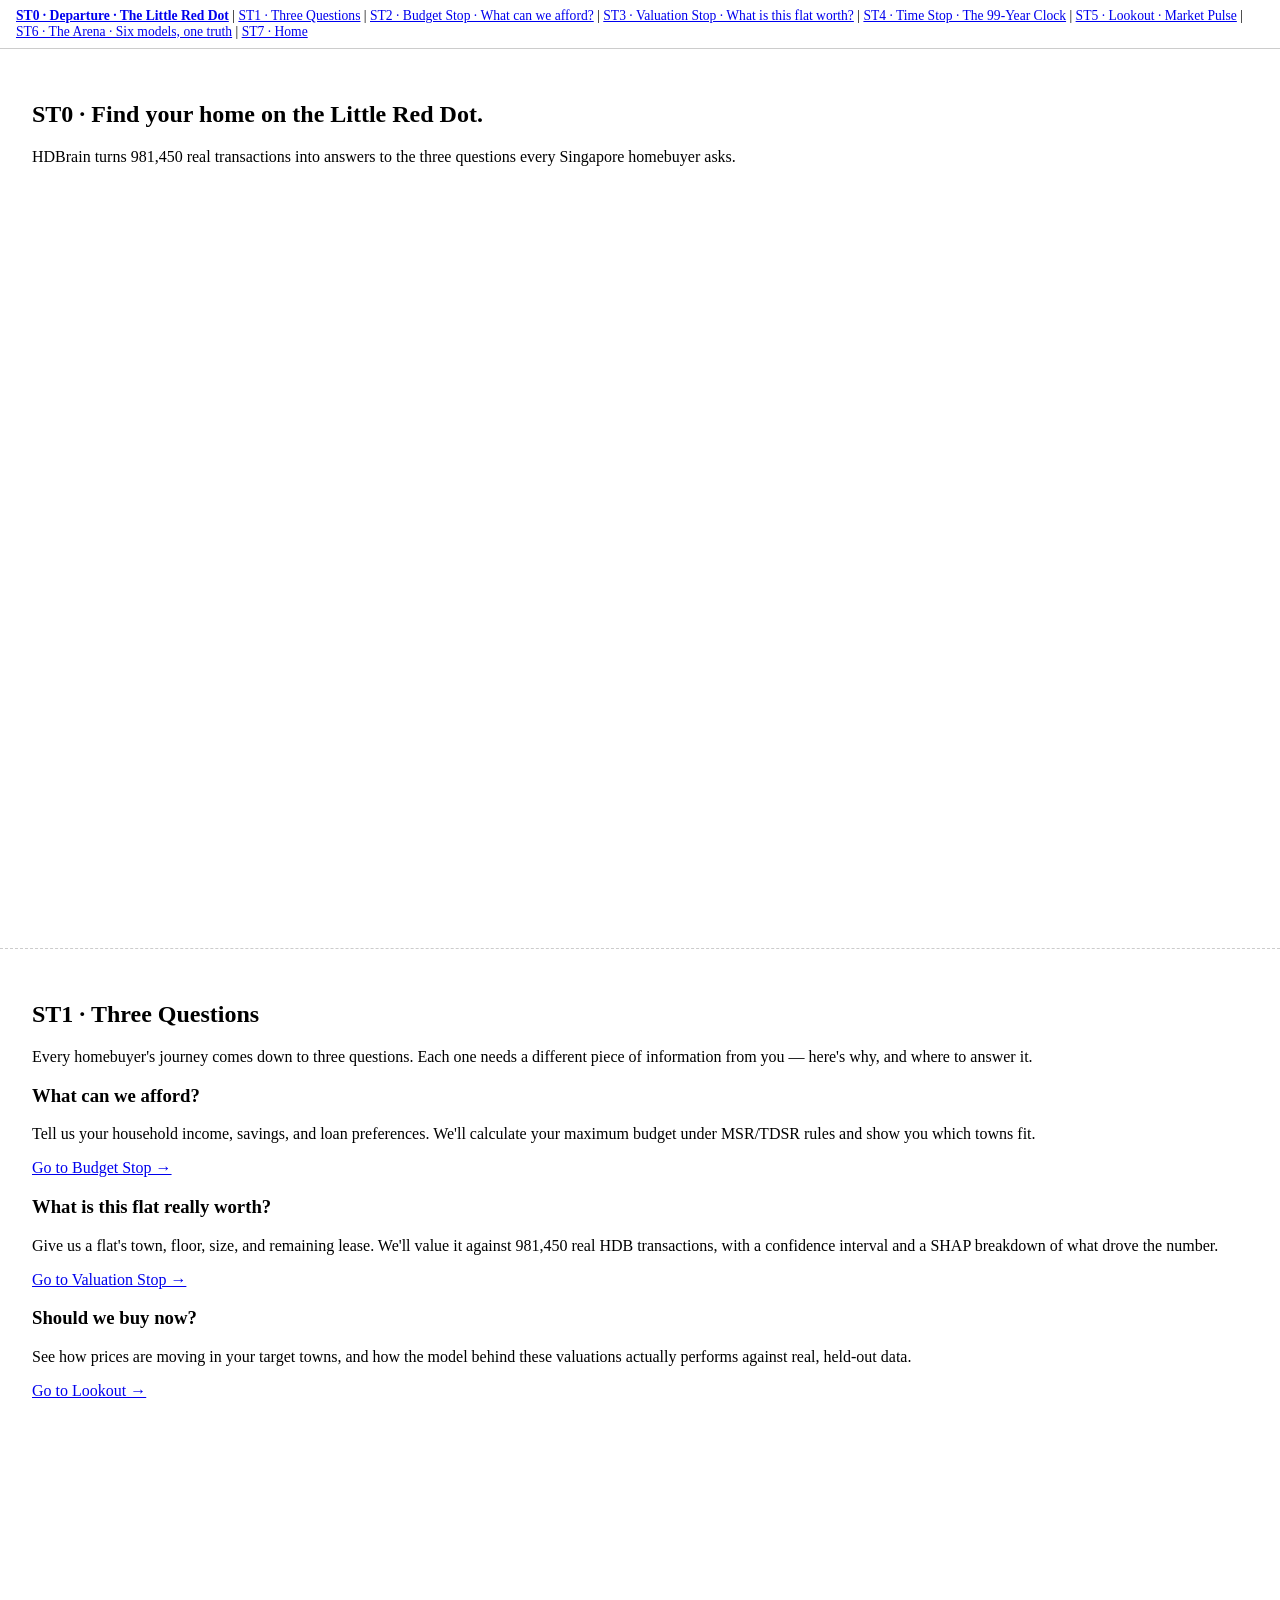
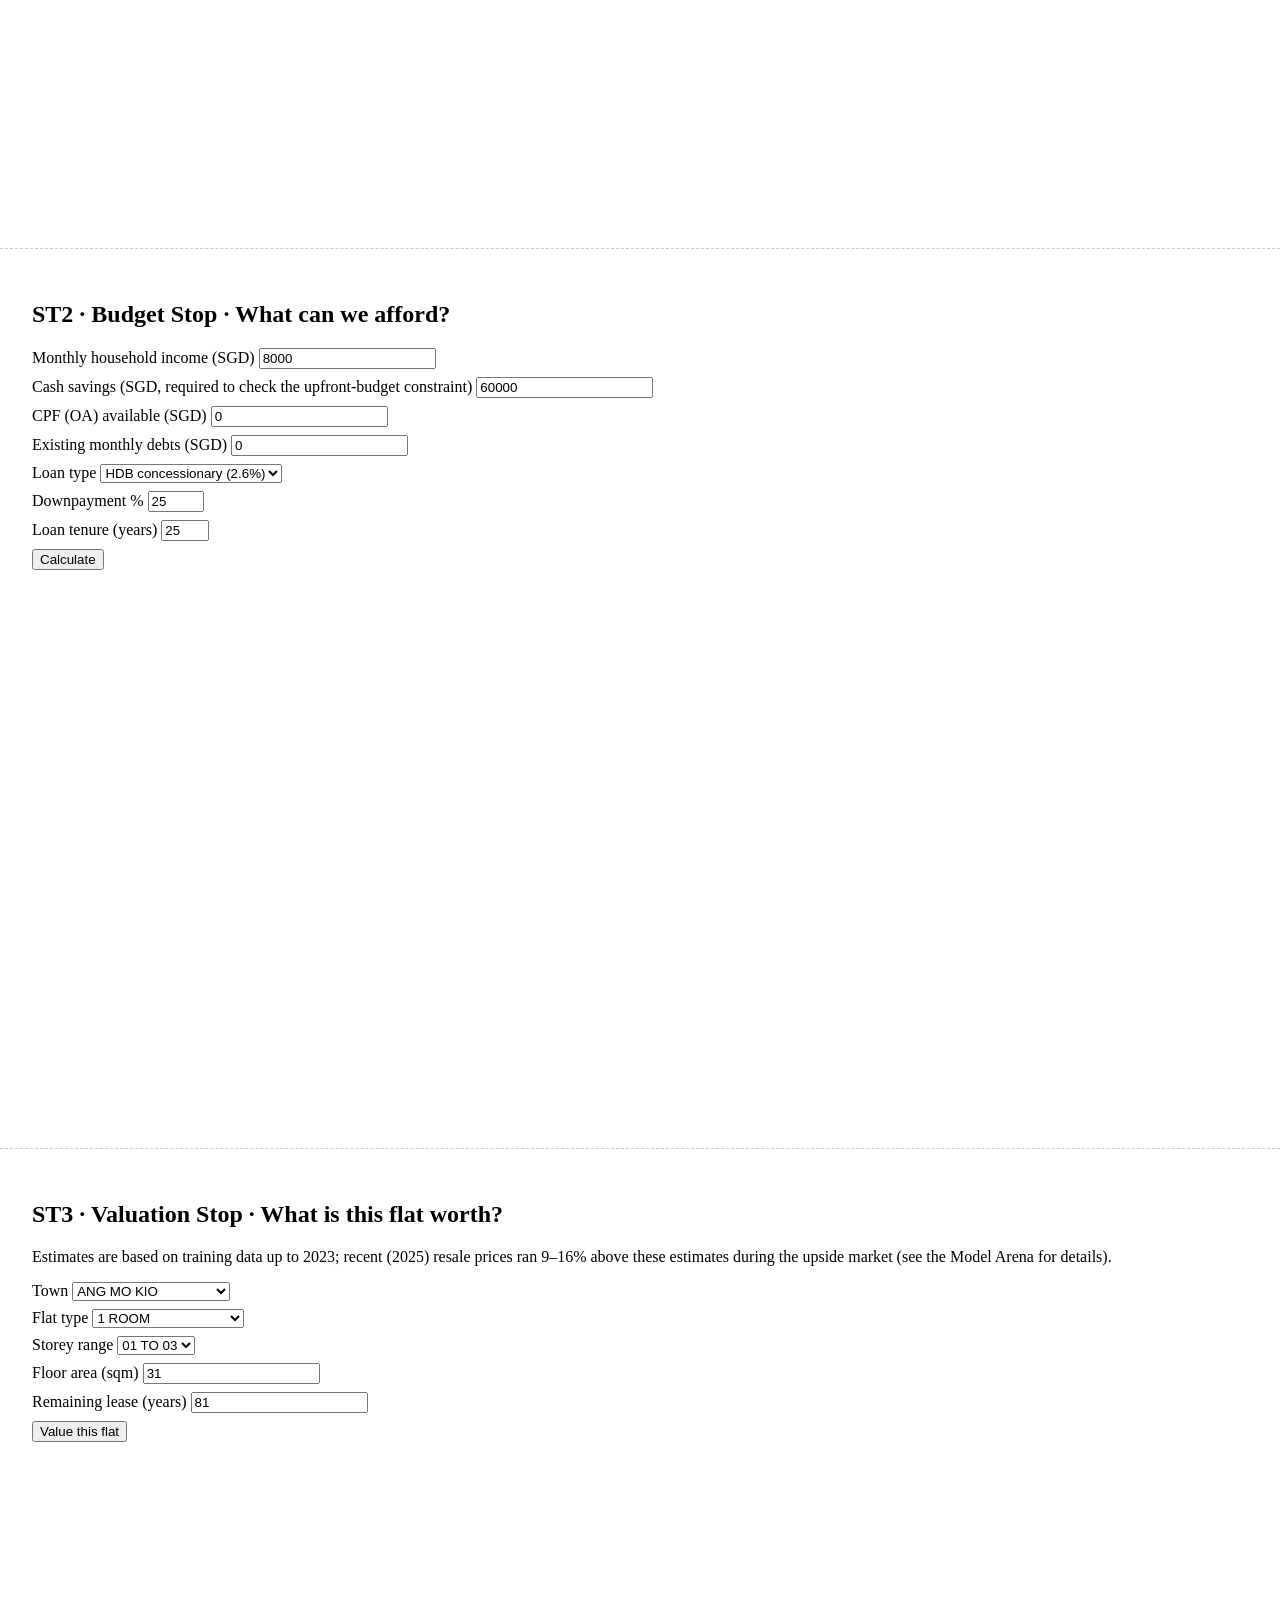
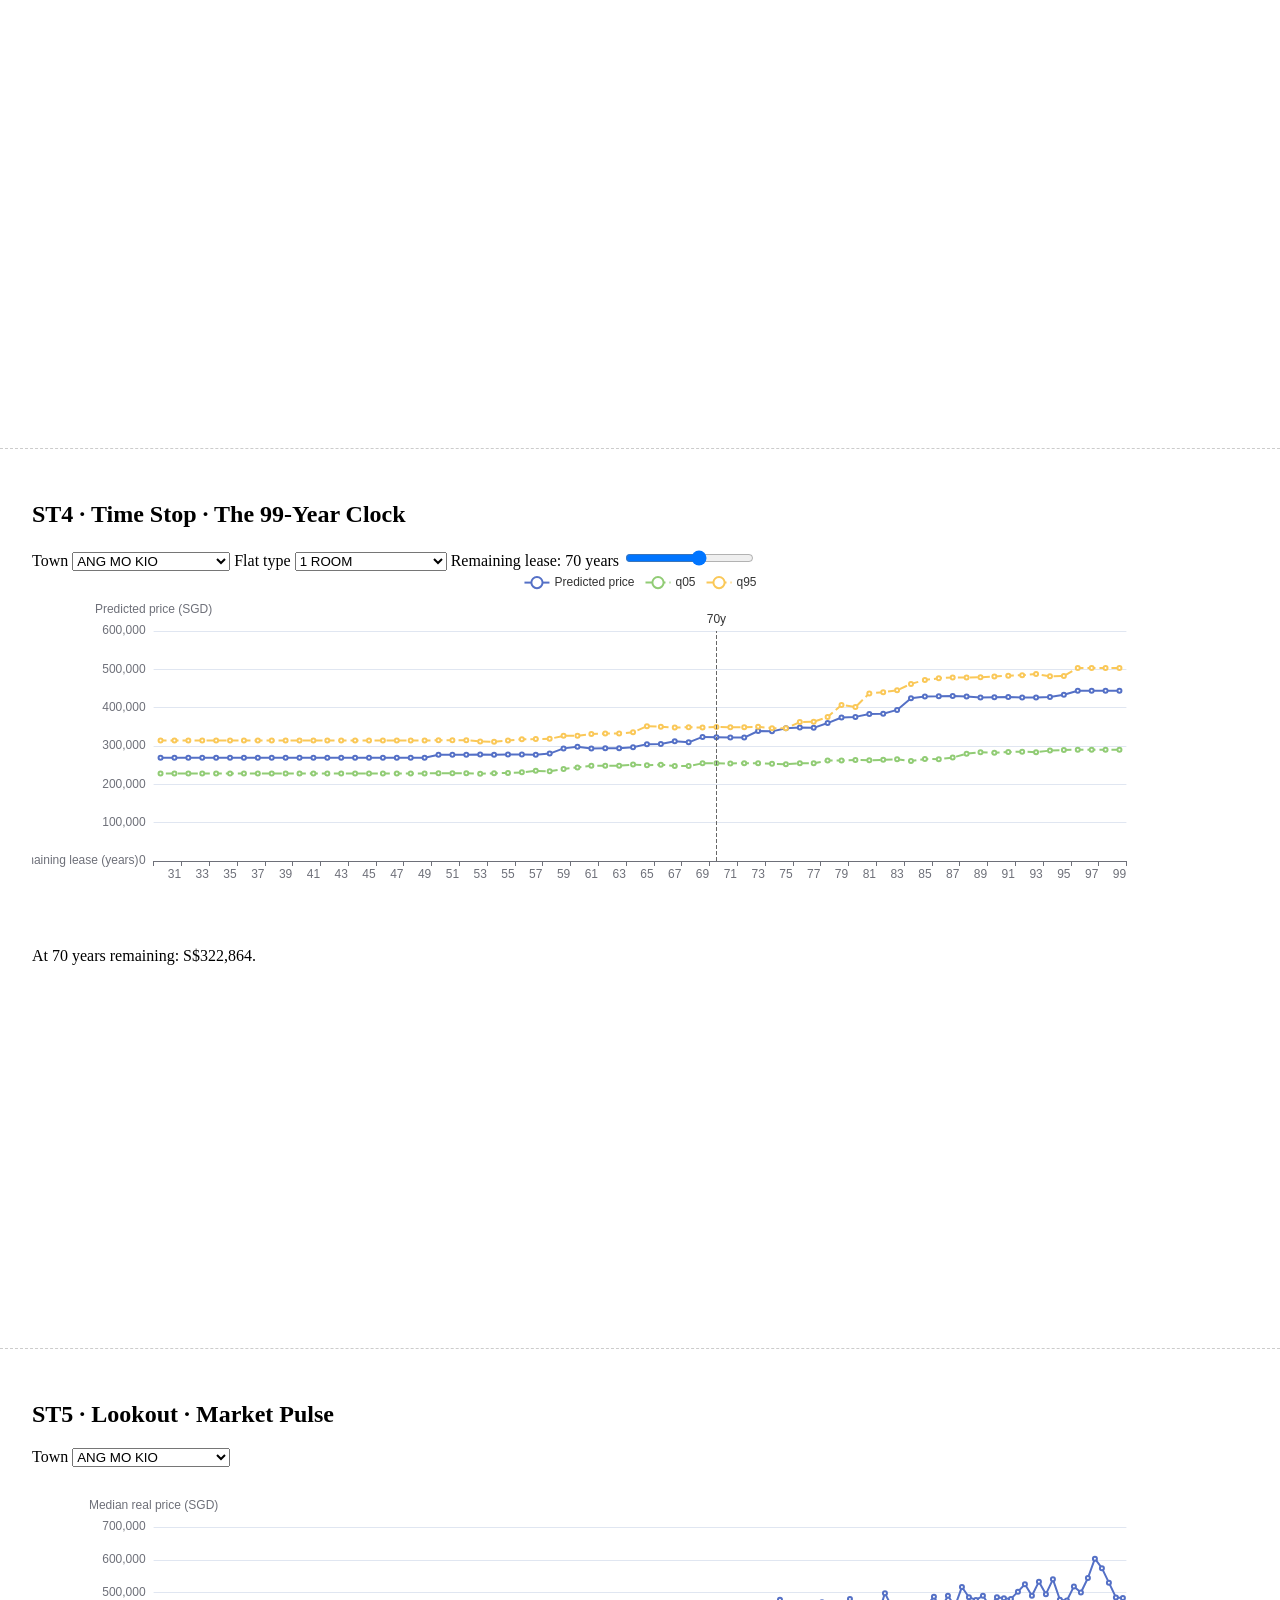
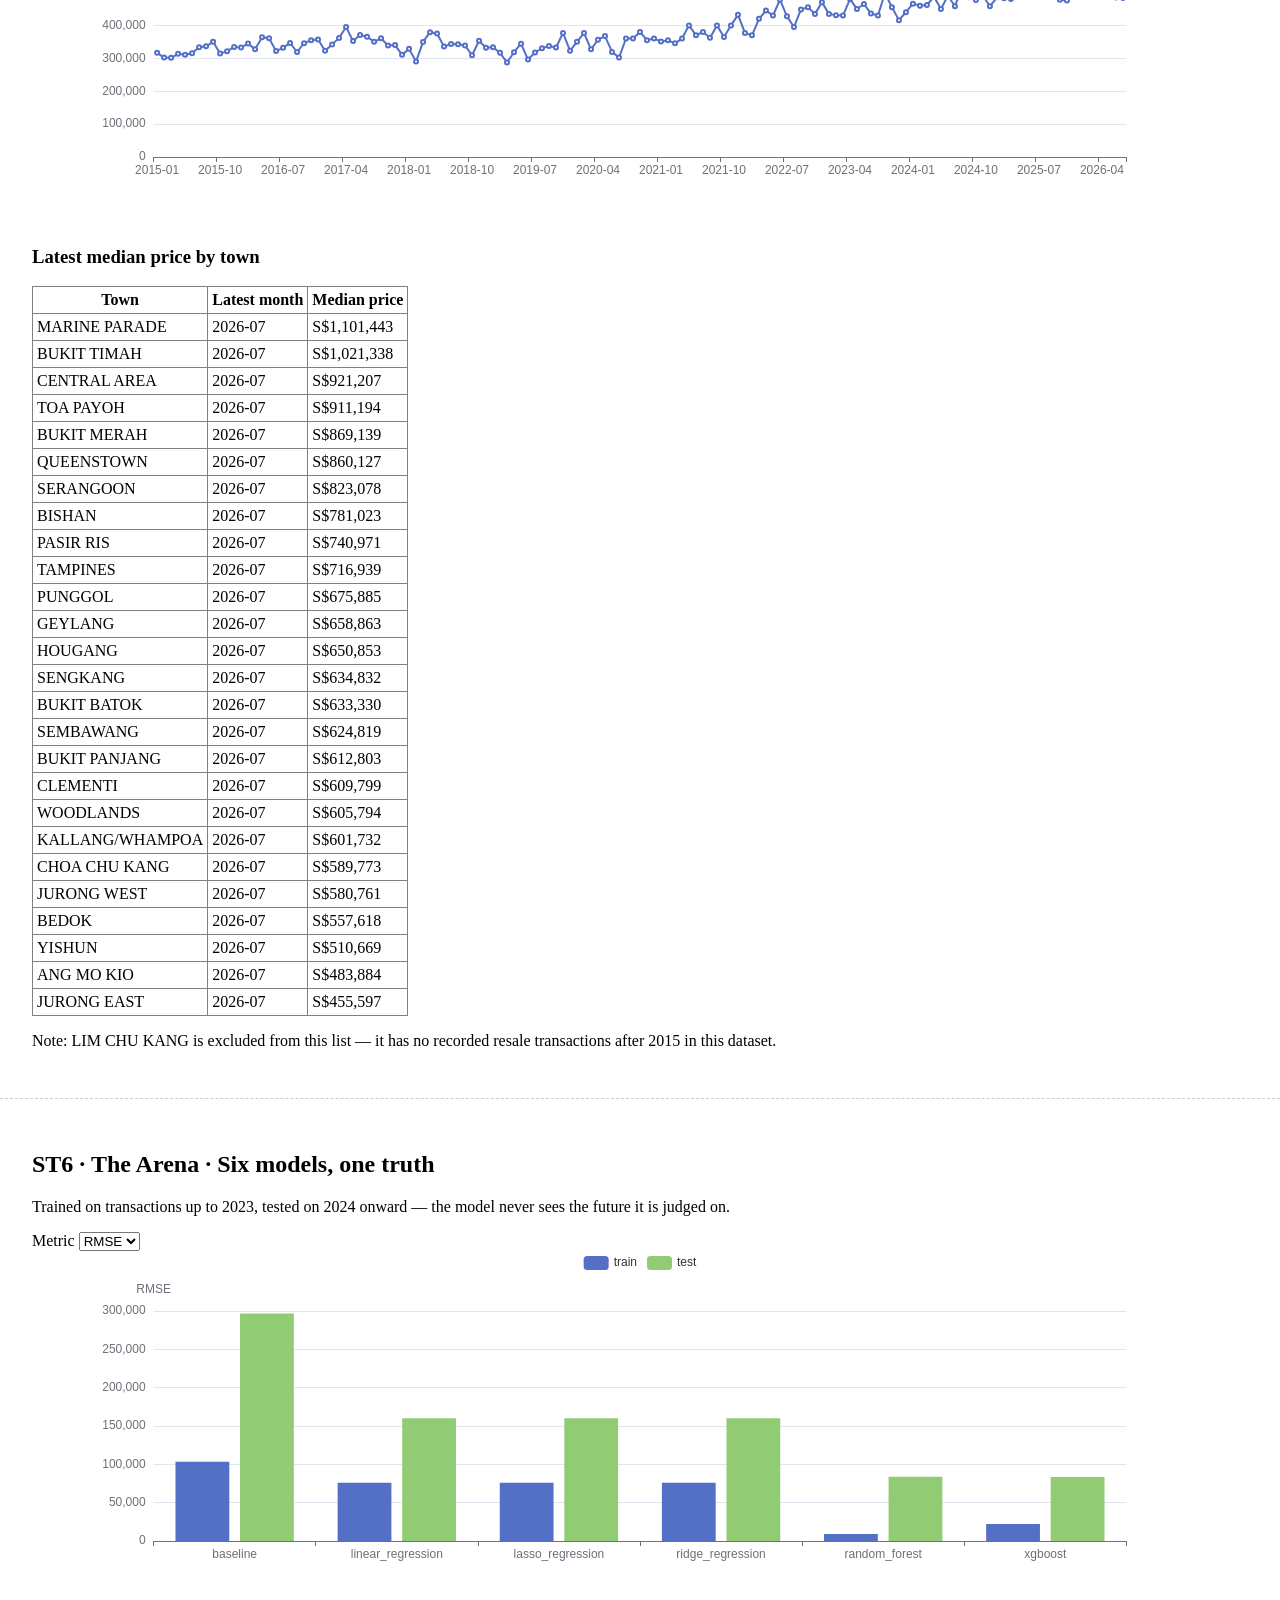
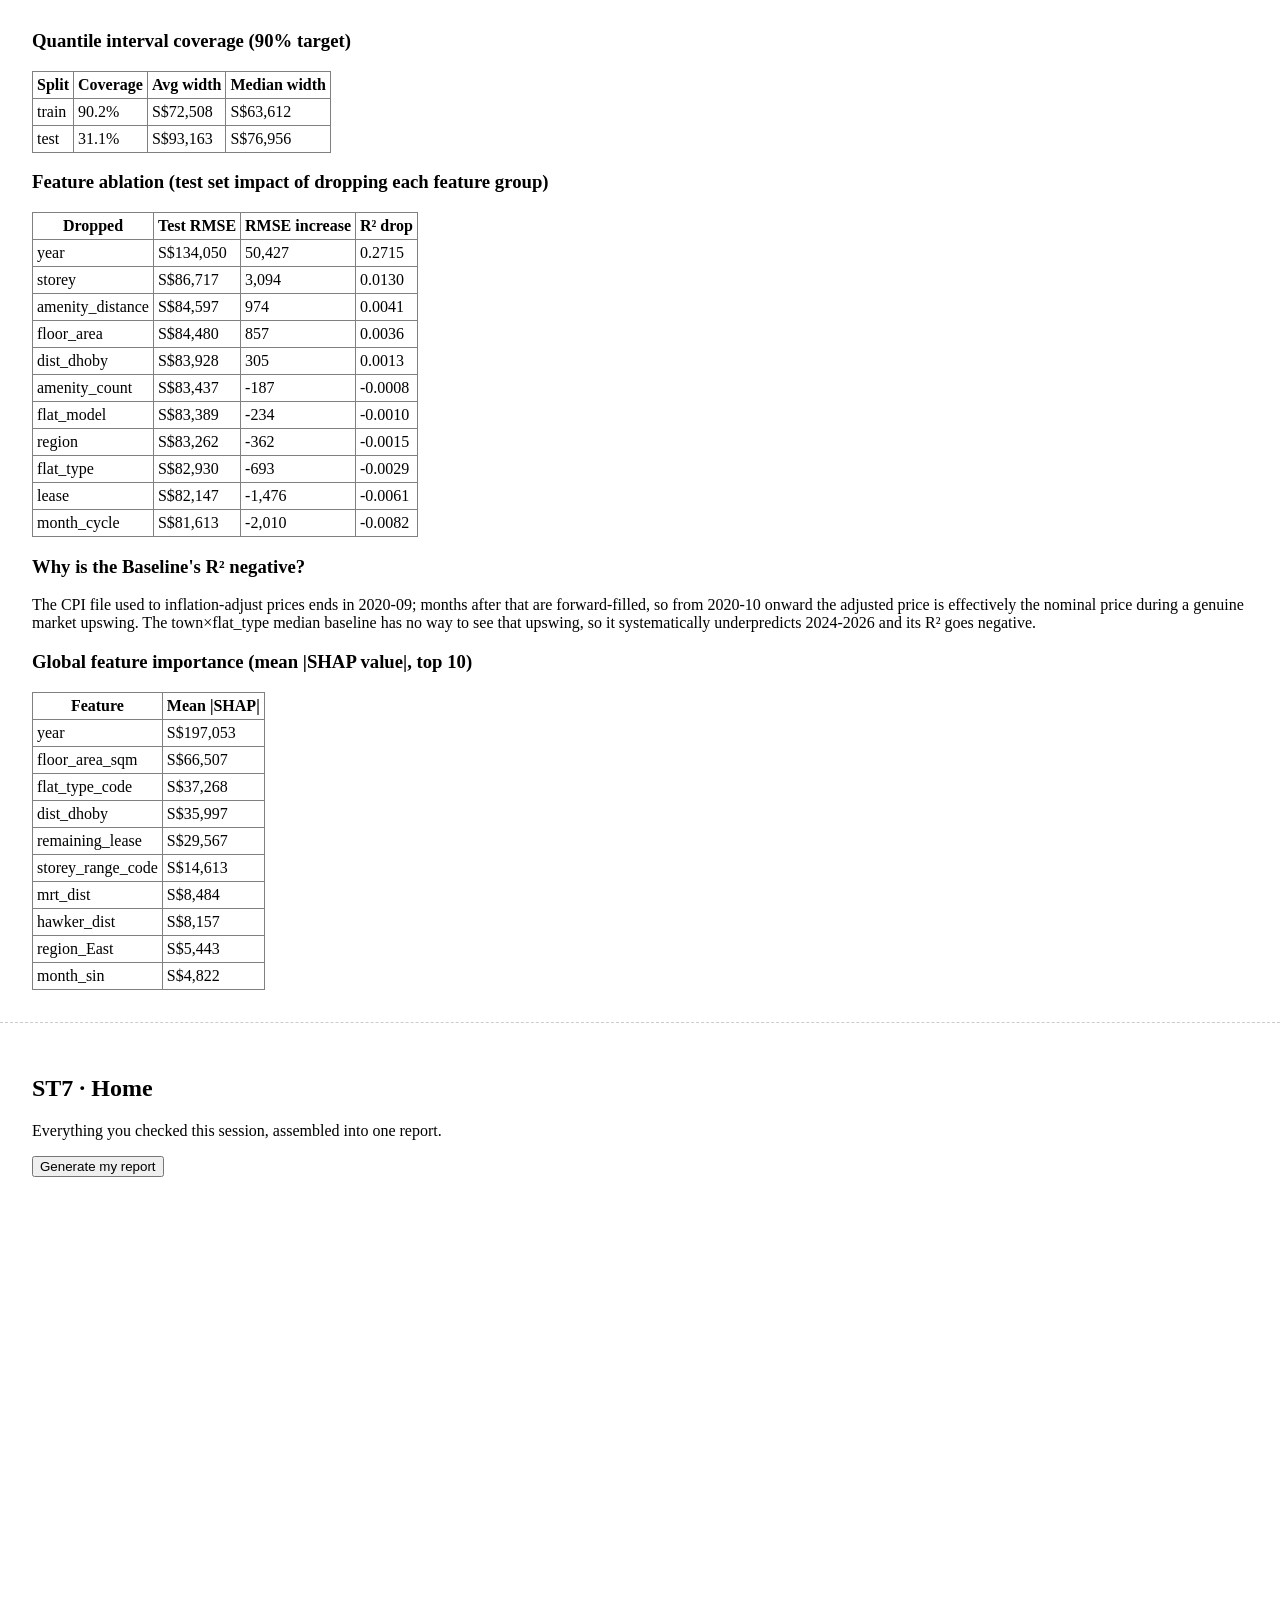
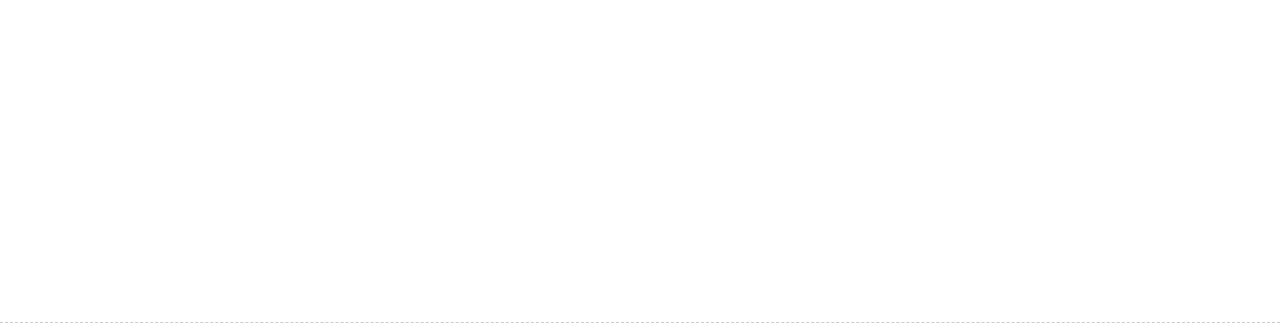
==== web/index.html @ 13279bf9 "s1: frontend skeleton + data export, functional but unstyled Adds the S1 build (README_XCH.md §8): a" ====
<!doctype html>
<html lang="en">
<head>
<meta charset="utf-8" />
<meta name="viewport" content="width=device-width, initial-scale=1" />
<title>HDBrain — Find your home on the Little Red Dot</title>
<link rel="stylesheet" href="./css/base.css" />
</head>
<body>
<nav id="top-nav"></nav>

<section id="st0-departure">
  <h1>ST0 &middot; Find your home on the Little Red Dot.</h1>
  <p>HDBrain turns 981,450 real transactions into answers to the three questions
     every Singapore homebuyer asks.</p>
</section>

<section id="st1-questions">
  <h2>ST1 &middot; Three Questions</h2>
  <p>Every homebuyer's journey comes down to three questions. Each one needs a
     different piece of information from you &mdash; here's why, and where to answer it.</p>
  <article>
    <h3>What can we afford?</h3>
    <p>Tell us your household income, savings, and loan preferences. We'll calculate your
       maximum budget under MSR/TDSR rules and show you which towns fit.</p>
    <a href="#st2-budget">Go to Budget Stop &rarr;</a>
  </article>
  <article>
    <h3>What is this flat really worth?</h3>
    <p>Give us a flat's town, floor, size, and remaining lease. We'll value it against
       981,450 real HDB transactions, with a confidence interval and a SHAP breakdown of
       what drove the number.</p>
    <a href="#st3-valuation">Go to Valuation Stop &rarr;</a>
  </article>
  <article>
    <h3>Should we buy now?</h3>
    <p>See how prices are moving in your target towns, and how the model behind these
       valuations actually performs against real, held-out data.</p>
    <a href="#st5-market">Go to Lookout &rarr;</a>
  </article>
</section>

<section id="st2-budget"></section>
<section id="st3-valuation"></section>
<section id="st4-lease"></section>
<section id="st5-market"></section>
<section id="st6-arena"></section>

<section id="st7-home"></section>

<script src="./vendor/echarts.min.js"></script>
<script type="module" src="./js/main.js"></script>
</body>
</html>
---- web/css/base.css ----
/*
 * S1 skeleton styling only (README_XCH §8 S1: "界面允许是浏览器默认样式").
 * No colors, no fonts, no glass, no motion here — that is S2/S3. This file exists
 * only so the 8-section layout and sticky nav are structurally usable for testing.
 */

* {
  box-sizing: border-box;
}

body {
  margin: 0;
}

#top-nav {
  position: sticky;
  top: 0;
  background: white;
  border-bottom: 1px solid #ccc;
  padding: 0.5rem 1rem;
  font-size: 0.85rem;
  z-index: 10;
}

#top-nav a[aria-current="true"] {
  font-weight: bold;
}

section {
  min-height: 100vh;
  padding: 2rem;
  border-bottom: 1px dashed #ccc;
}

form label {
  display: block;
  margin-bottom: 0.5rem;
}

table {
  border-collapse: collapse;
  margin-top: 1rem;
}
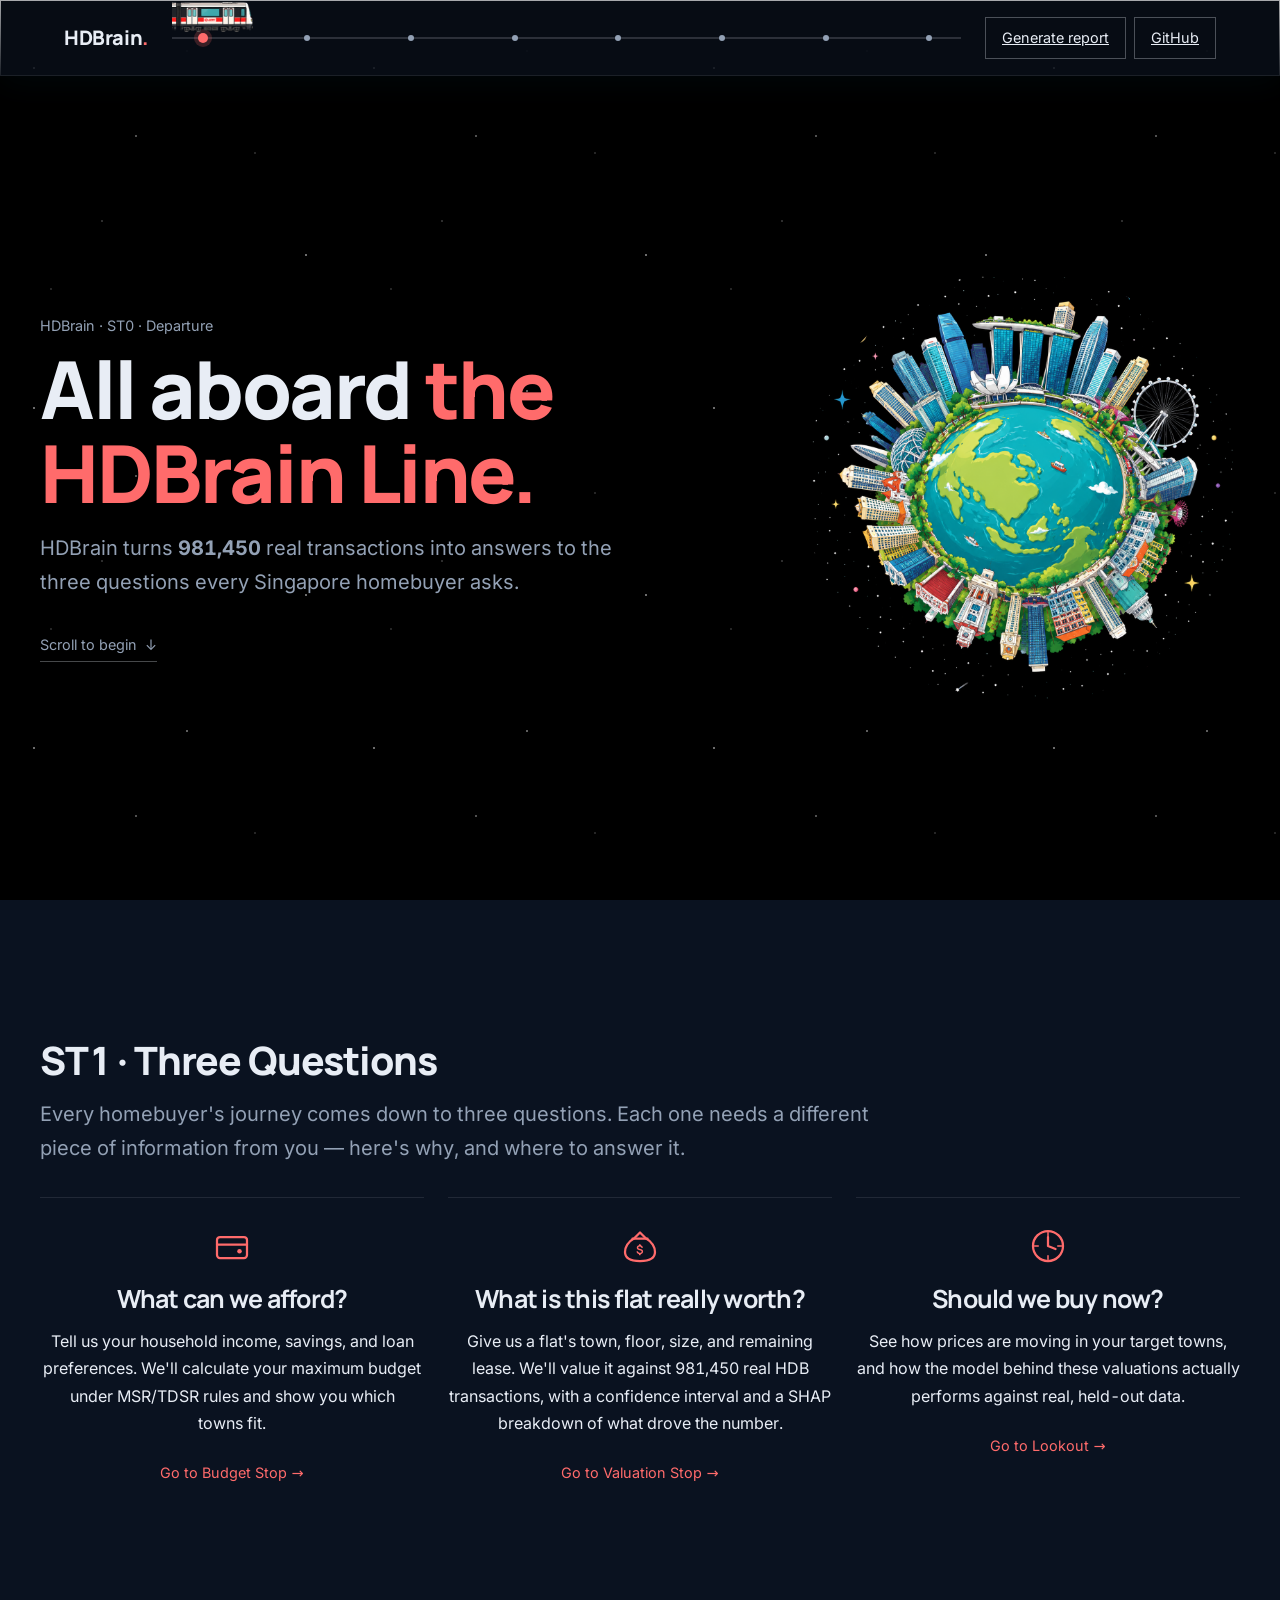
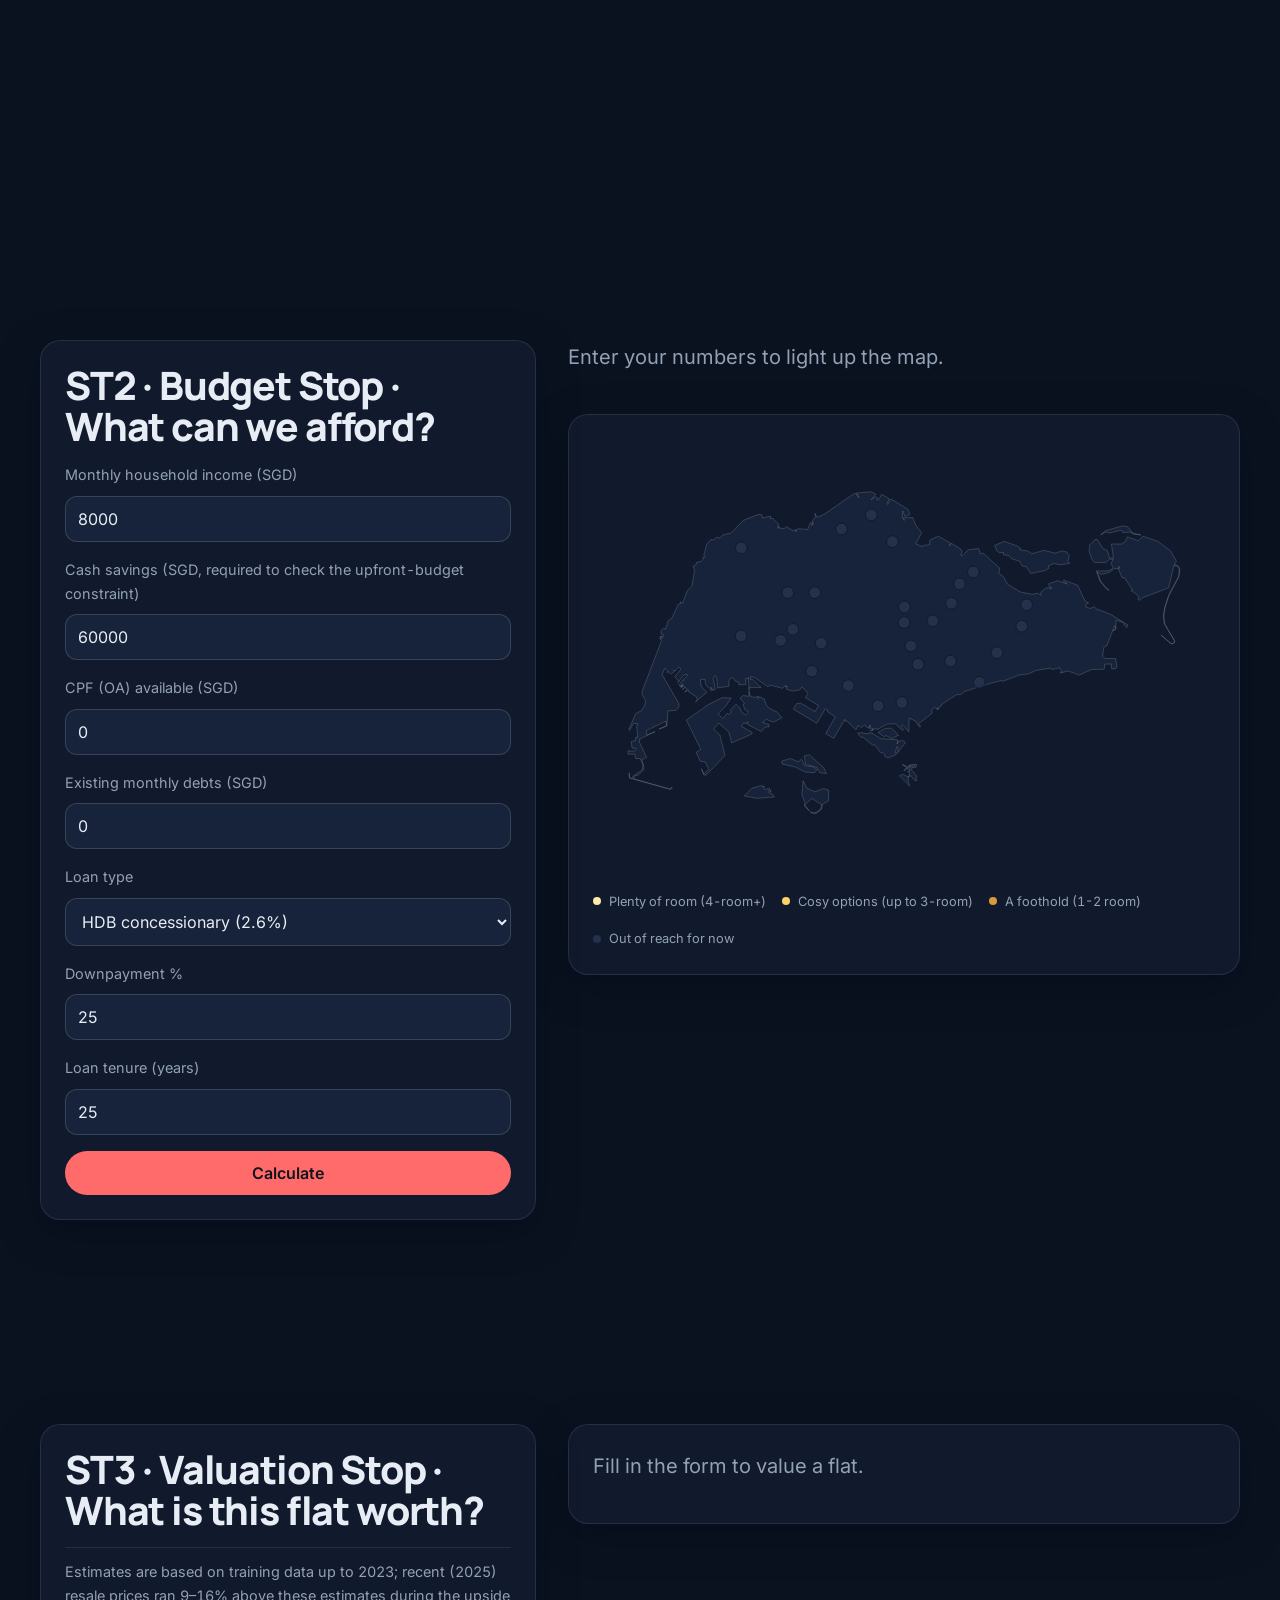
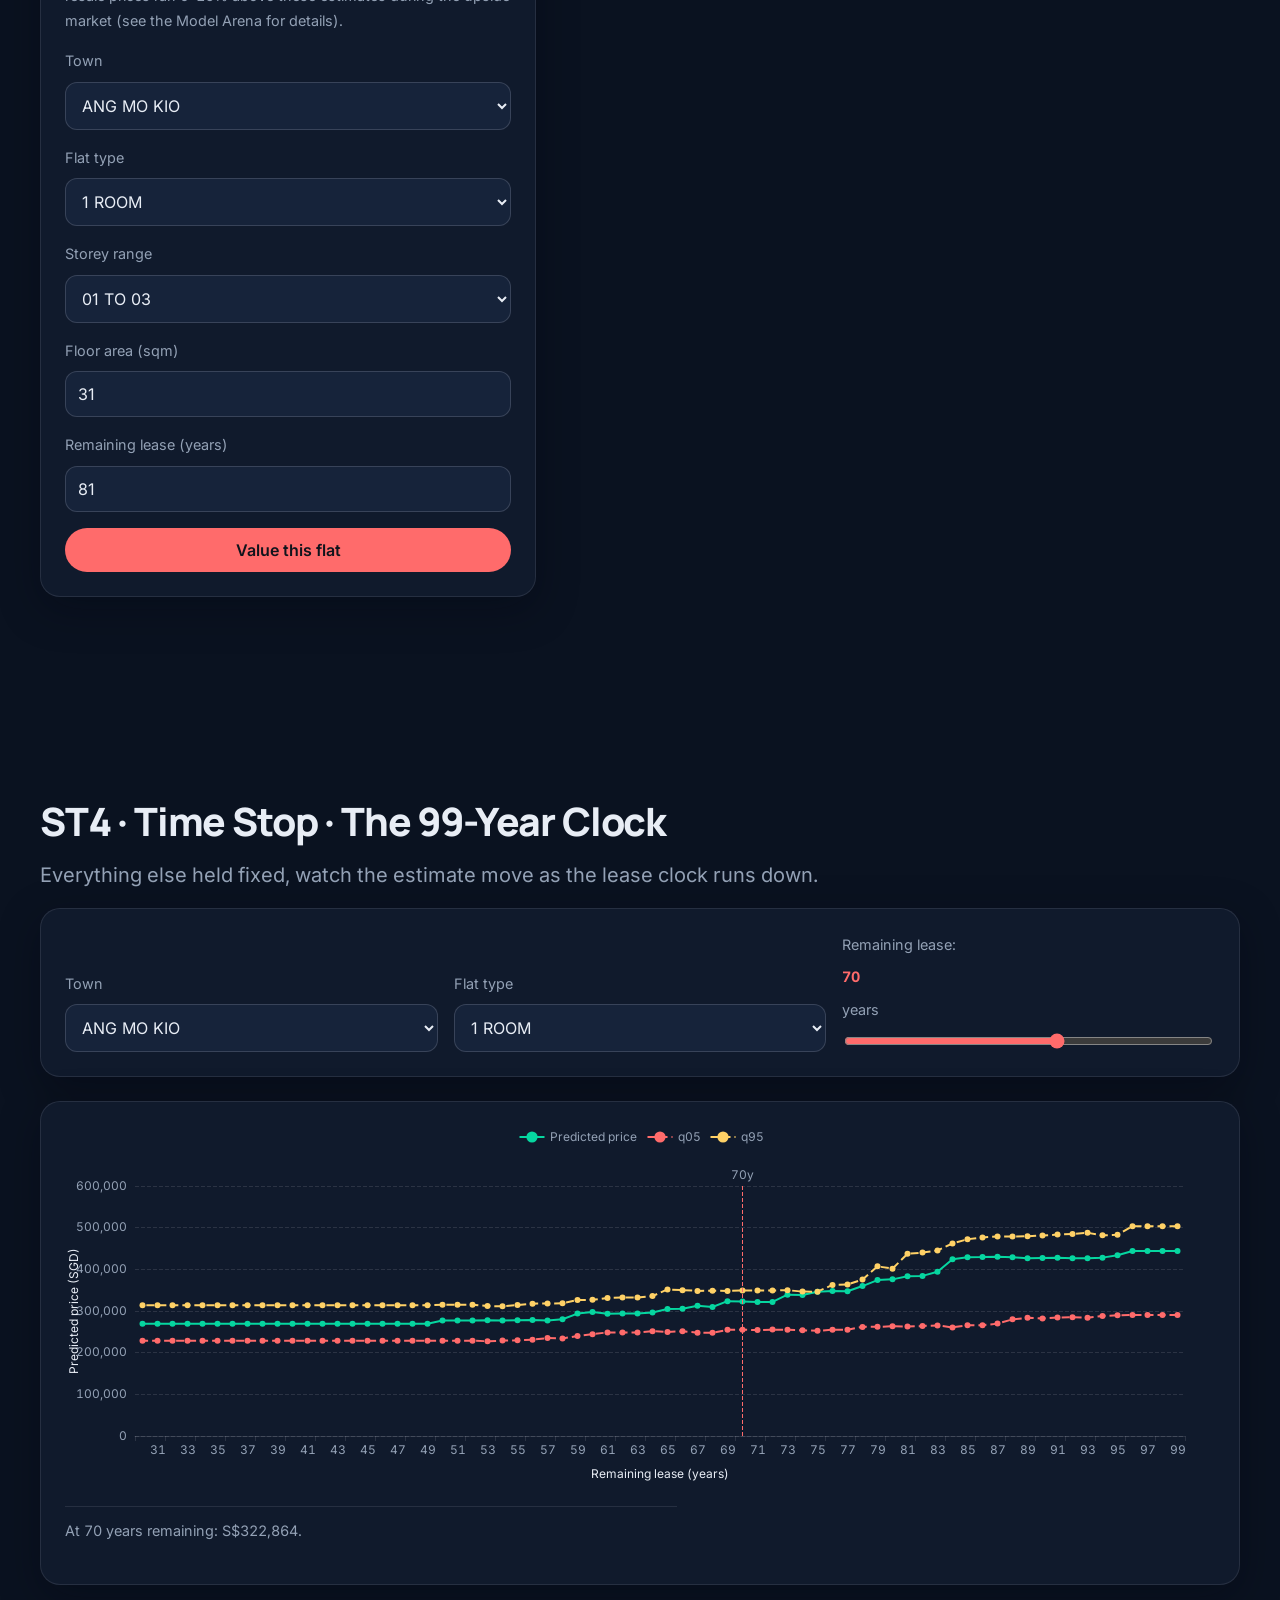
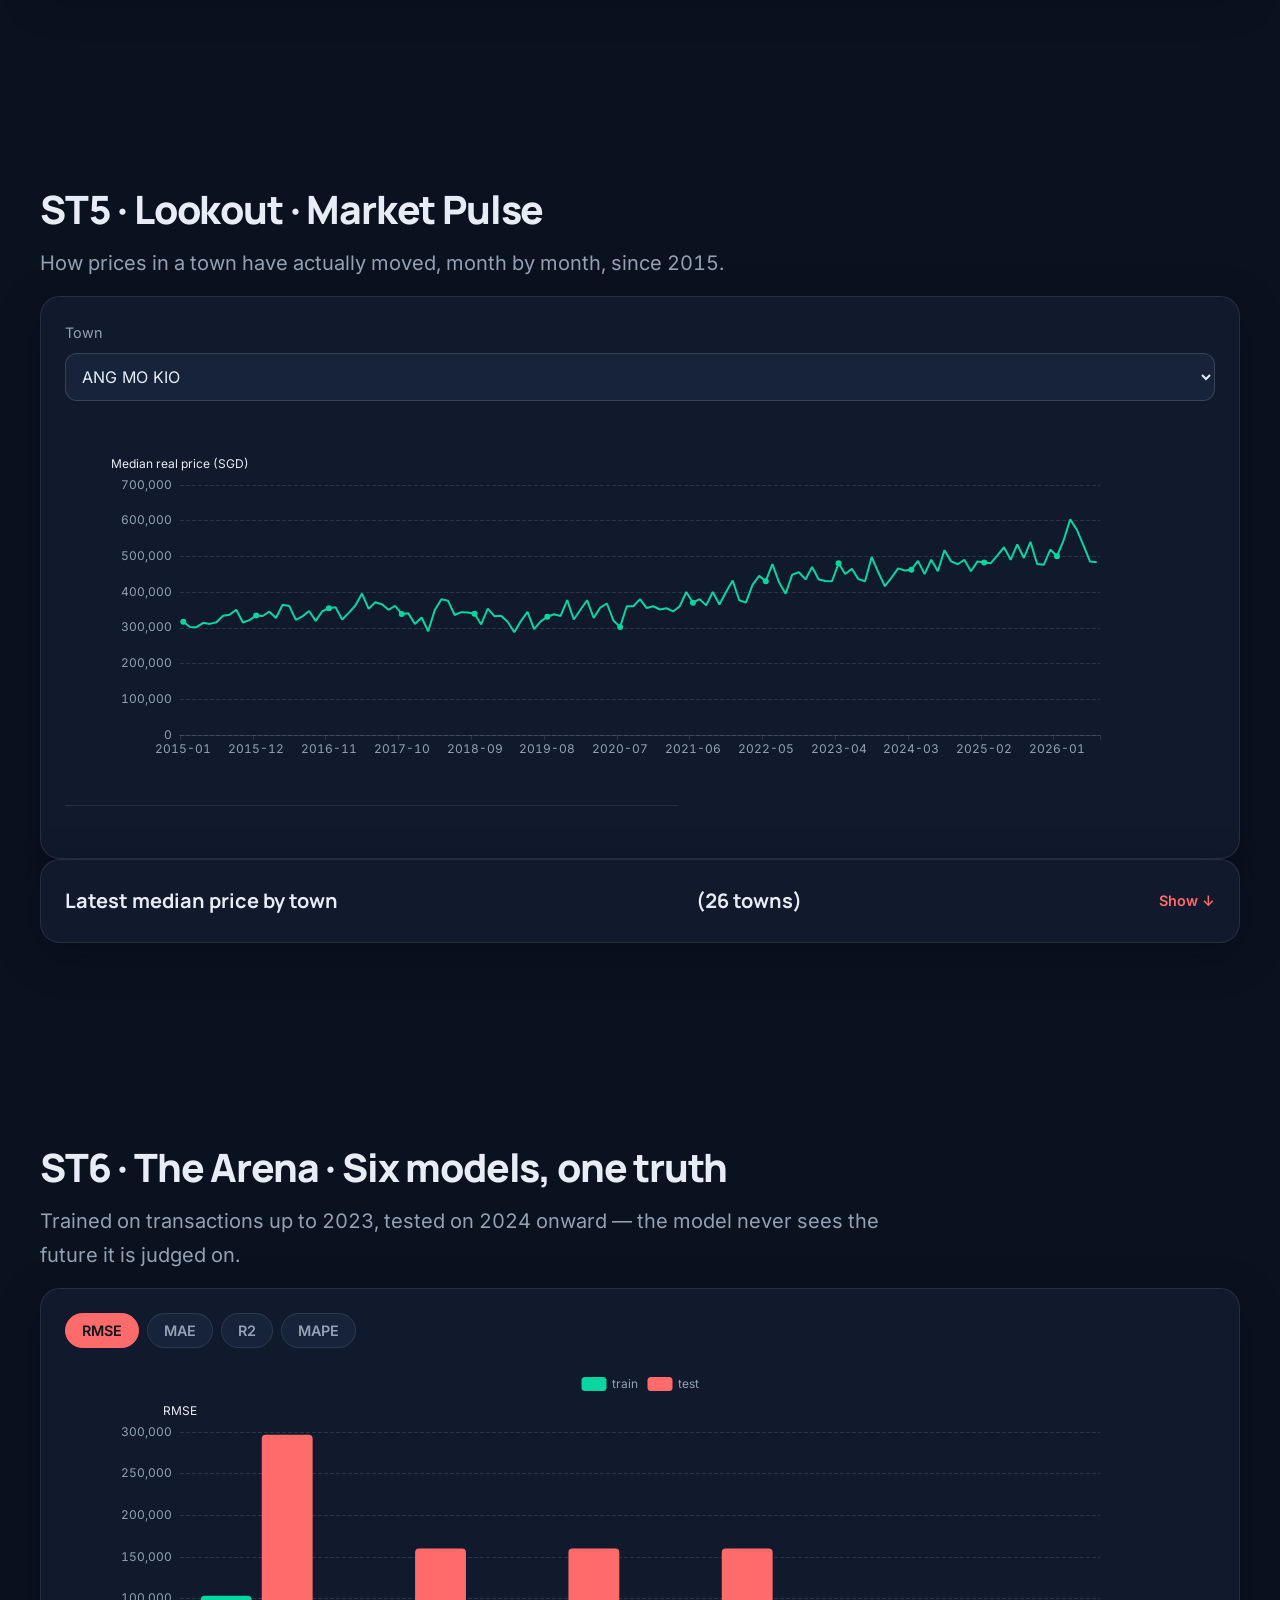
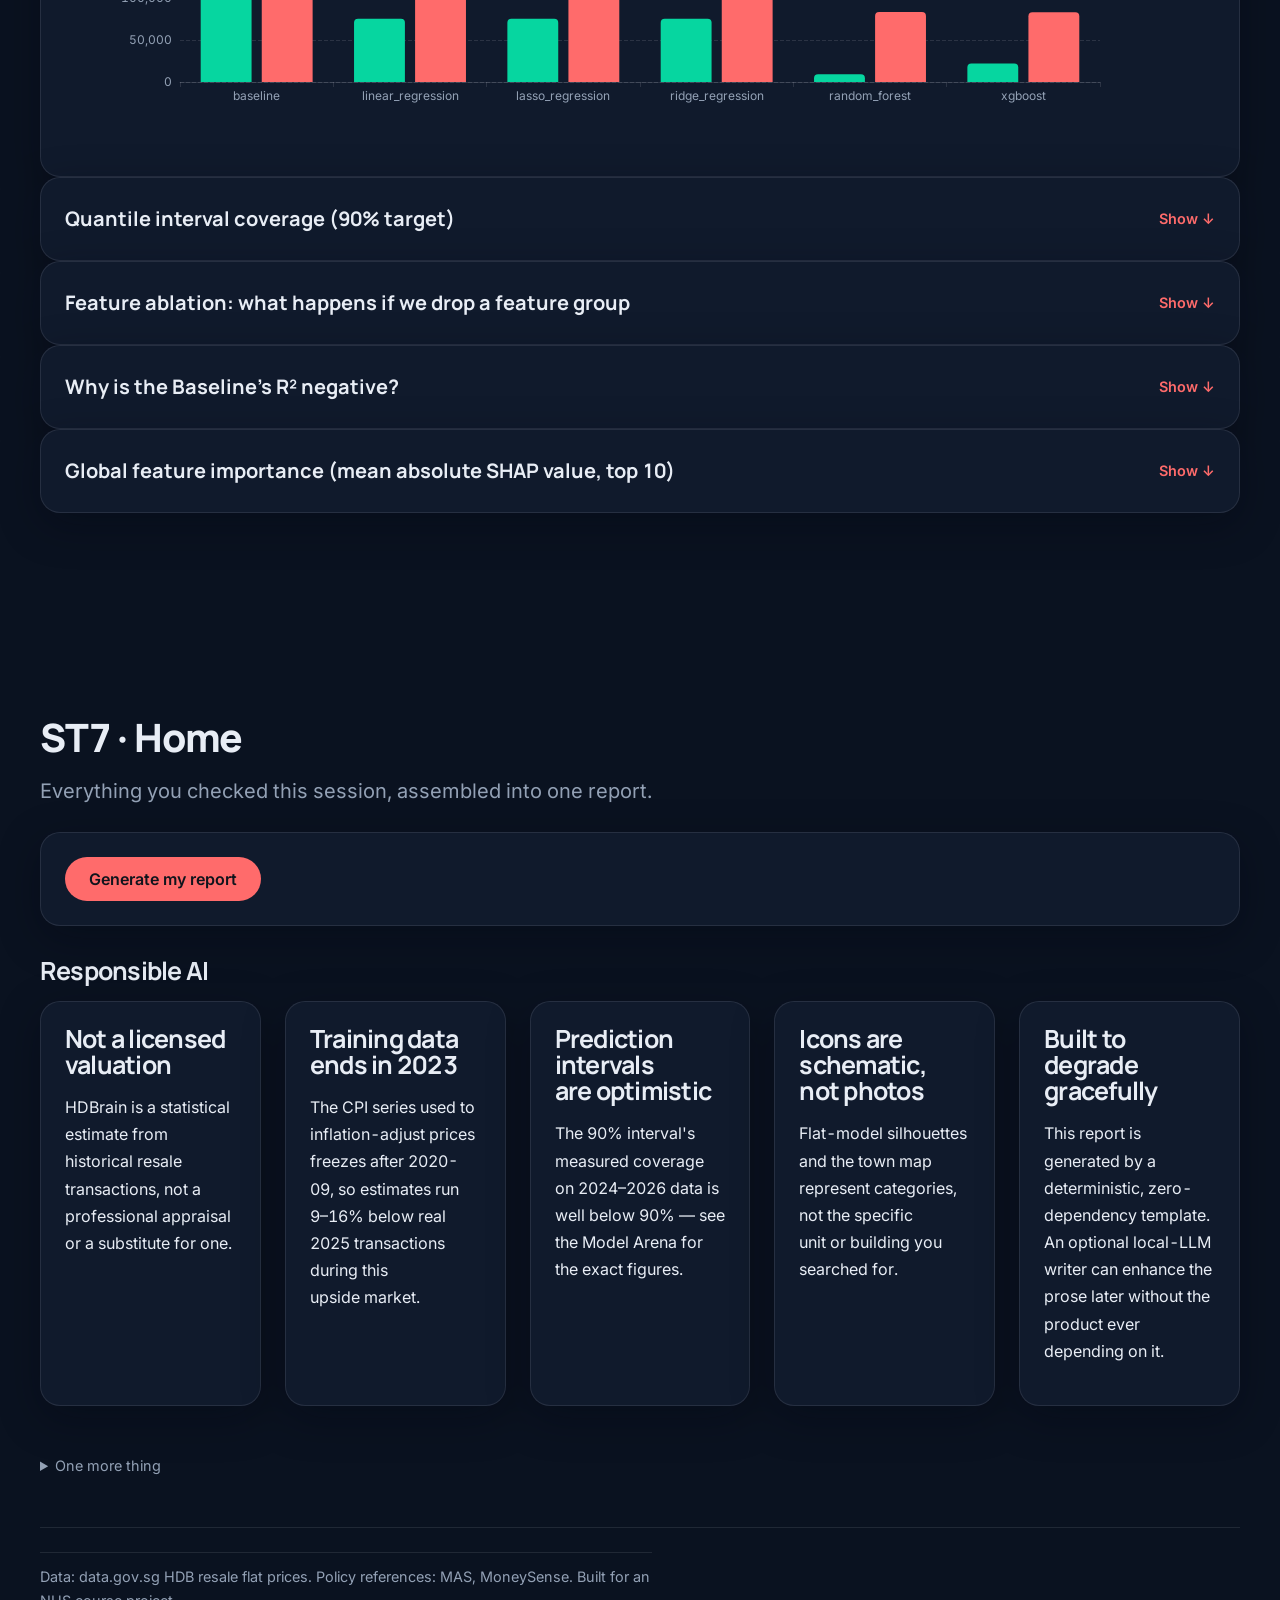
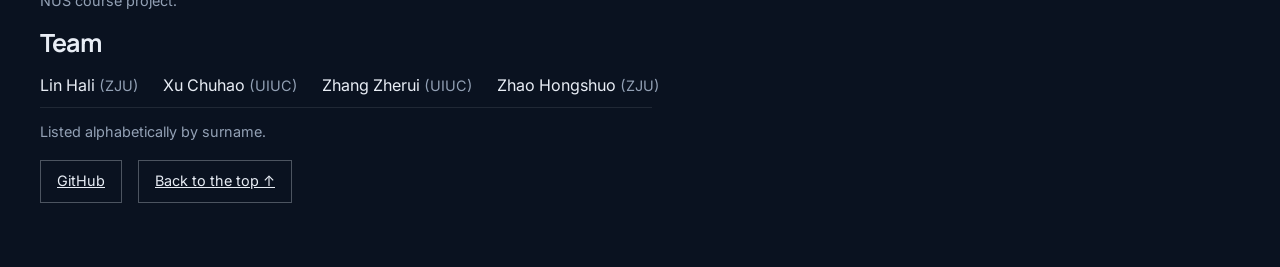
==== commit 40b23ca2: "s2: layout and visual system Full dark-theme visual pass over the S1 skeleton: design tokens, self-h" ====
--- a/web/index.html
+++ b/web/index.html
@@ -3,41 +3,74 @@
 <head>
 <meta charset="utf-8" />
 <meta name="viewport" content="width=device-width, initial-scale=1" />
-<title>HDBrain — Find your home on the Little Red Dot</title>
+<title>HDBrain — All aboard the HDBrain Line</title>
+<link rel="stylesheet" href="./css/tokens.css" />
 <link rel="stylesheet" href="./css/base.css" />
+<link rel="stylesheet" href="./css/nav.css" />
+<link rel="stylesheet" href="./css/stations.css" />
 </head>
 <body>
 <nav id="top-nav"></nav>
 
-<section id="st0-departure">
-  <h1>ST0 &middot; Find your home on the Little Red Dot.</h1>
-  <p>HDBrain turns 981,450 real transactions into answers to the three questions
-     every Singapore homebuyer asks.</p>
+<section id="st0-departure" class="st0">
+  <div class="station-inner st0-grid">
+    <div class="st0-copy">
+      <p class="eyebrow">HDBrain &middot; ST0 &middot; Departure</p>
+      <h1>All aboard <span class="accent">the HDBrain Line.</span></h1>
+      <p class="lede">HDBrain turns <strong>981,450</strong> real transactions into answers
+         to the three questions every Singapore homebuyer asks.</p>
+      <a class="scroll-cue" href="#st1-questions">Scroll to begin <span aria-hidden="true">&darr;</span></a>
+    </div>
+    <div class="st0-planet">
+      <img src="./static/img/planet.png" width="1254" height="1254"
+           alt="A small stylized planet made of Singapore's skyline: Marina Bay Sands, the
+                Flyer, Supertrees, and shophouses ringing a green, water-filled world." />
+    </div>
+  </div>
 </section>
 
-<section id="st1-questions">
-  <h2>ST1 &middot; Three Questions</h2>
-  <p>Every homebuyer's journey comes down to three questions. Each one needs a
-     different piece of information from you &mdash; here's why, and where to answer it.</p>
-  <article>
-    <h3>What can we afford?</h3>
-    <p>Tell us your household income, savings, and loan preferences. We'll calculate your
-       maximum budget under MSR/TDSR rules and show you which towns fit.</p>
-    <a href="#st2-budget">Go to Budget Stop &rarr;</a>
-  </article>
-  <article>
-    <h3>What is this flat really worth?</h3>
-    <p>Give us a flat's town, floor, size, and remaining lease. We'll value it against
-       981,450 real HDB transactions, with a confidence interval and a SHAP breakdown of
-       what drove the number.</p>
-    <a href="#st3-valuation">Go to Valuation Stop &rarr;</a>
-  </article>
-  <article>
-    <h3>Should we buy now?</h3>
-    <p>See how prices are moving in your target towns, and how the model behind these
-       valuations actually performs against real, held-out data.</p>
-    <a href="#st5-market">Go to Lookout &rarr;</a>
-  </article>
+<section id="st1-questions" class="st1">
+  <div class="station-inner">
+    <h2>ST1 &middot; Three Questions</h2>
+    <p class="lede">Every homebuyer's journey comes down to three questions. Each one needs a
+       different piece of information from you &mdash; here's why, and where to answer it.</p>
+    <div class="question-cards">
+      <article class="question-card">
+        <svg class="question-icon" viewBox="0 0 64 64" aria-hidden="true">
+          <rect x="12" y="20" width="40" height="28" rx="4" fill="none" stroke="currentColor" stroke-width="3"/>
+          <path d="M12 30 H52" stroke="currentColor" stroke-width="3" stroke-linecap="round"/>
+          <circle cx="42" cy="39" r="3" fill="currentColor"/>
+        </svg>
+        <h3>What can we afford?</h3>
+        <p>Tell us your household income, savings, and loan preferences. We'll calculate your
+           maximum budget under MSR/TDSR rules and show you which towns fit.</p>
+        <a href="#st2-budget">Go to Budget Stop &rarr;</a>
+      </article>
+      <article class="question-card">
+        <svg class="question-icon" viewBox="0 0 64 64" aria-hidden="true">
+          <path d="M32 14 L24 22 C16 26 12 34 12 40 C12 48 20 52 32 52 C44 52 52 48 52 40 C52 34 48 26 40 22 Z" fill="none" stroke="currentColor" stroke-width="3" stroke-linejoin="round"/>
+          <path d="M22 22 H42" stroke="currentColor" stroke-width="3" stroke-linecap="round"/>
+          <text x="32" y="42" text-anchor="middle" font-size="16" font-weight="700" fill="currentColor" style="font-family: var(--font-display)">$</text>
+        </svg>
+        <h3>What is this flat really worth?</h3>
+        <p>Give us a flat's town, floor, size, and remaining lease. We'll value it against
+           981,450 real HDB transactions, with a confidence interval and a SHAP breakdown of
+           what drove the number.</p>
+        <a href="#st3-valuation">Go to Valuation Stop &rarr;</a>
+      </article>
+      <article class="question-card">
+        <svg class="question-icon" viewBox="0 0 64 64" aria-hidden="true">
+          <circle cx="32" cy="32" r="20" fill="none" stroke="currentColor" stroke-width="3"/>
+          <path d="M32 14 V19 M32 45 V50 M14 32 H19 M45 32 H50" stroke="currentColor" stroke-width="2" stroke-linecap="round"/>
+          <path d="M32 32 L32 20 M32 32 L42 36" stroke="currentColor" stroke-width="3" stroke-linecap="round"/>
+        </svg>
+        <h3>Should we buy now?</h3>
+        <p>See how prices are moving in your target towns, and how the model behind these
+           valuations actually performs against real, held-out data.</p>
+        <a href="#st5-market">Go to Lookout &rarr;</a>
+      </article>
+    </div>
+  </div>
 </section>
 
 <section id="st2-budget"></section>
--- a/web/css/tokens.css
+++ b/web/css/tokens.css
@@ -0,0 +1,125 @@
+/*
+ * Design tokens (README_XCH §8 S2 task 1). Single source of truth for every
+ * color / font / spacing / radius / shadow / z-index value used anywhere in
+ * the site. No component file may hardcode a color, font-size, or spacing
+ * value that has a token here — that is the S2 "tokens first" discipline.
+ *
+ * Palette + rationale: §7.10.1 (dark-first, "light is a reward not wallpaper"),
+ * §7.9.4 (glass component tokens), §7.9.0 (Manrope/Inter type stack).
+ */
+
+@font-face {
+  font-family: "Inter";
+  font-style: normal;
+  font-weight: 100 900;
+  font-display: swap;
+  src: url("../vendor/fonts/inter-latin.woff2") format("woff2");
+}
+
+@font-face {
+  font-family: "Manrope";
+  font-style: normal;
+  font-weight: 100 900;
+  font-display: swap;
+  src: url("../vendor/fonts/manrope-latin.woff2") format("woff2");
+}
+
+:root {
+  /* ---- Base surfaces (deep navy, three lifted layers; pure black reserved
+     for the ST0 starfield only) ---- */
+  --bg-0: #0a1220;
+  --bg-1: #101a2c;
+  --bg-2: #16233a;
+  --bg-starfield: #000000;
+
+  /* ---- Text ---- */
+  --ink-1: #e8edf5;
+  --ink-2: #93a1b5;
+  --ink-on-accent: #10141c;
+
+  /* ---- Accent discipline: coral is the only accent allowed on structural/
+     CTA elements; mint + mango are reserved for data-viz encoding only
+     (§7.10.1 "each screen gets at most one accent"). Strait blue is the
+     third dataviz hue for the three-tier chart palette. ---- */
+  --coral: #ff6b6b;
+  --coral-dim: #d4514f;
+  --mint: #06d6a0;
+  --mango: #ffd166;
+  --strait-blue: #118ab2;
+
+  /* Semantic status (map "City of Lights" tiers, §7.9.2) — brightness-coded,
+     never a plain red/green pair, so the encoding survives color-blindness. */
+  --tier-plenty: #ffe9a8;
+  --tier-cosy: #ffd166;
+  --tier-foothold: #d99a3f;
+  --tier-off: #24314a;
+
+  /* ---- Glass tokens (§7.9.4, dark variant is the only variant now) ---- */
+  --glass-bg: rgba(16, 28, 46, 0.45);
+  --glass-bg-strong: rgba(16, 28, 46, 0.65);
+  --glass-blur: blur(20px) saturate(160%);
+  --glass-border-top: rgba(255, 255, 255, 0.65);
+  --glass-border-bottom: rgba(255, 255, 255, 0.08);
+  --glass-shadow: 0 8px 32px rgba(7, 59, 76, 0.12);
+  --glass-radius: 24px;
+  --glass-radius-sm: 12px;
+
+  /* ---- Type ---- */
+  --font-display: "Manrope", "Segoe UI", system-ui, sans-serif;
+  --font-body: "Inter", "Segoe UI", system-ui, sans-serif;
+
+  /* Modular scale, ratio 1.25, base 1rem. */
+  --text-xs: 0.8rem;
+  --text-sm: 0.9rem;
+  --text-base: 1rem;
+  --text-md: 1.25rem;
+  --text-lg: 1.563rem;
+  --text-xl: 1.953rem;
+  --text-2xl: 2.441rem;
+  --text-3xl: 3.052rem;
+  --text-display: clamp(2.5rem, 5vw + 1rem, 5.5rem);
+
+  /* ---- Spacing (4/8 grid) ---- */
+  --space-1: 0.25rem;
+  --space-2: 0.5rem;
+  --space-3: 0.75rem;
+  --space-4: 1rem;
+  --space-6: 1.5rem;
+  --space-8: 2rem;
+  --space-12: 3rem;
+  --space-16: 4rem;
+  --space-24: 6rem;
+
+  /* ---- Radius / border / shadow (shape-consistency lock, §4.4) ----
+     Cards use --radius-md, small controls use --radius-sm, pills use
+     --radius-pill. No other radius value is used anywhere. */
+  --radius-sm: 12px;
+  --radius-md: 20px;
+  --radius-pill: 999px;
+  --border-hairline: 1px solid rgba(232, 237, 245, 0.1);
+  --shadow-card: 0 12px 40px rgba(2, 6, 16, 0.35);
+
+  /* ---- Motion durations (reserved now, consumed starting S3; declared
+     here so no S3 code ever invents an ad-hoc duration) ---- */
+  --duration-fast: 150ms;
+  --duration-base: 300ms;
+  --duration-slow: 600ms;
+  --ease-out-expo: cubic-bezier(0.16, 1, 0.3, 1);
+
+  /* ---- z-index scale (§ Layout: never an arbitrary 999) ---- */
+  --z-nav: 100;
+  --z-tooltip: 200;
+  --z-modal: 300;
+
+  /* ---- Layout ---- */
+  --content-max: 1200px;
+  --prose-max: 68ch;
+  --nav-height: 76px;
+}
+
+@media (prefers-reduced-transparency: reduce) {
+  :root {
+    --glass-bg: rgba(16, 28, 46, 0.92);
+    --glass-bg-strong: rgba(16, 28, 46, 0.97);
+  }
+}
--- a/web/css/base.css
+++ b/web/css/base.css
@@ -1,43 +1,332 @@
 /*
- * S1 skeleton styling only (README_XCH §8 S1: "界面允许是浏览器默认样式").
- * No colors, no fonts, no glass, no motion here — that is S2/S3. This file exists
- * only so the 8-section layout and sticky nav are structurally usable for testing.
+ * Global reset, typography, and component primitives (README_XCH §8 S2 task 1-2).
+ * Every value here comes from tokens.css — no hardcoded color/size in this file.
+ * Anti-template checklist (§7.10.1) is enforced by construction: no gradient
+ * blocks, no emoji-as-icon, no uniform card walls, no centered SaaS opener.
  */
 
-* {
+*,
+*::before,
+*::after {
   box-sizing: border-box;
+}
+
+html {
+  color-scheme: dark;
 }
 
 body {
   margin: 0;
-}
-
-#top-nav {
-  position: sticky;
-  top: 0;
-  background: white;
-  border-bottom: 1px solid #ccc;
-  padding: 0.5rem 1rem;
-  font-size: 0.85rem;
-  z-index: 10;
-}
-
-#top-nav a[aria-current="true"] {
-  font-weight: bold;
-}
+  background: var(--bg-0);
+  color: var(--ink-1);
+  font-family: var(--font-body);
+  font-size: var(--text-base);
+  line-height: 1.7;
+  font-variant-numeric: tabular-nums;
+  -webkit-font-smoothing: antialiased;
+}
+
+img {
+  max-width: 100%;
+  display: block;
+}
+
+a {
+  color: var(--coral);
+}
+
+::selection {
+  background: var(--coral);
+  color: var(--ink-on-accent);
+}
+
+/* ---------- Typography ---------- */
+
+h1,
+h2,
+h3 {
+  font-family: var(--font-display);
+  font-weight: 800;
+  letter-spacing: -0.03em;
+  line-height: 1.05;
+  color: var(--ink-1);
+  text-wrap: balance;
+  margin: 0 0 var(--space-4);
+}
+
+h1 {
+  font-size: var(--text-display);
+}
+
+h2 {
+  font-size: var(--text-2xl);
+}
+
+h3 {
+  font-size: var(--text-lg);
+  font-weight: 700;
+}
+
+p {
+  margin: 0 0 var(--space-4);
+  max-width: var(--prose-max);
+  color: var(--ink-1);
+  text-wrap: pretty;
+}
+
+.eyebrow {
+  font-family: var(--font-body);
+  font-size: var(--text-sm);
+  color: var(--ink-2);
+  margin: 0 0 var(--space-2);
+}
+
+.lede {
+  font-size: var(--text-md);
+  color: var(--ink-2);
+  max-width: var(--prose-max);
+}
+
+.disclosure {
+  font-size: var(--text-sm);
+  color: var(--ink-2);
+  border-top: var(--border-hairline);
+  padding-top: var(--space-3);
+  max-width: var(--prose-max);
+}
+
+/* ---------- Layout primitives ---------- */
 
 section {
-  min-height: 100vh;
-  padding: 2rem;
-  border-bottom: 1px dashed #ccc;
-}
-
-form label {
-  display: block;
-  margin-bottom: 0.5rem;
-}
+  position: relative;
+  min-height: 100dvh;
+  padding: calc(var(--nav-height) + var(--space-16)) var(--space-8) var(--space-16);
+  overflow-x: clip;
+}
+
+.station-inner {
+  max-width: var(--content-max);
+  margin: 0 auto;
+}
+
+.stack {
+  display: flex;
+  flex-direction: column;
+  gap: var(--space-6);
+}
+
+.cluster {
+  display: flex;
+  flex-wrap: wrap;
+  gap: var(--space-4);
+  align-items: center;
+}
+
+.grid-2 {
+  display: grid;
+  grid-template-columns: 1fr;
+  gap: var(--space-8);
+}
+
+@media (min-width: 900px) {
+  .grid-2 {
+    grid-template-columns: minmax(0, 1fr) minmax(0, 1fr);
+    align-items: start;
+  }
+}
+
+.grid-cards {
+  display: grid;
+  grid-template-columns: repeat(auto-fit, minmax(260px, 1fr));
+  gap: var(--space-6);
+}
+
+/* ---------- Glass surface ---------- */
+
+.glass {
+  background: var(--glass-bg);
+  backdrop-filter: var(--glass-blur);
+  -webkit-backdrop-filter: var(--glass-blur);
+  border-radius: var(--glass-radius);
+  border: 1px solid transparent;
+  border-image: linear-gradient(180deg, var(--glass-border-top), var(--glass-border-bottom)) 1;
+  box-shadow: var(--glass-shadow);
+}
+
+@supports not (backdrop-filter: blur(1px)) {
+  .glass {
+    background: var(--glass-bg-strong);
+  }
+}
+
+.card {
+  background: var(--bg-1);
+  border: var(--border-hairline);
+  border-radius: var(--radius-md);
+  box-shadow: var(--shadow-card);
+  padding: var(--space-6);
+}
+
+.card.glass {
+  padding: var(--space-6);
+}
+
+/* ---------- Buttons ---------- */
+
+button,
+.btn {
+  font-family: var(--font-body);
+  font-size: var(--text-base);
+  font-weight: 600;
+  cursor: pointer;
+  border-radius: var(--radius-pill);
+  padding: var(--space-3) var(--space-6);
+  transition: transform var(--duration-fast) var(--ease-out-expo);
+}
+
+button:active,
+.btn:active {
+  transform: scale(0.98);
+}
+
+button,
+.btn-primary {
+  background: var(--coral);
+  color: var(--ink-on-accent);
+  border: none;
+}
+
+button:hover,
+.btn-primary:hover {
+  background: #ff8080;
+}
+
+.btn-ghost {
+  background: transparent;
+  color: var(--ink-1);
+  border: 1px solid rgba(232, 237, 245, 0.3);
+}
+
+.btn-ghost:hover {
+  border-color: var(--coral);
+  color: var(--coral);
+}
+
+.btn-sm {
+  padding: var(--space-2) var(--space-4);
+  font-size: var(--text-sm);
+}
+
+/* ---------- Forms ---------- */
+
+form {
+  display: flex;
+  flex-direction: column;
+  gap: var(--space-4);
+}
+
+label {
+  display: flex;
+  flex-direction: column;
+  gap: var(--space-2);
+  font-size: var(--text-sm);
+  color: var(--ink-2);
+}
+
+input,
+select {
+  font-family: var(--font-body);
+  font-size: var(--text-base);
+  color: var(--ink-1);
+  background: var(--bg-2);
+  border: 1px solid rgba(232, 237, 245, 0.16);
+  border-radius: var(--radius-sm);
+  padding: var(--space-3);
+  accent-color: var(--coral);
+}
+
+input:focus-visible,
+select:focus-visible,
+button:focus-visible,
+a:focus-visible,
+[tabindex]:focus-visible {
+  outline: 2px solid var(--coral);
+  outline-offset: 2px;
+}
+
+input[type="range"] {
+  padding: 0;
+  background: transparent;
+}
+
+/* ---------- Disclosure (collapsed-by-default sections) ---------- */
+
+.disclosure-block summary {
+  cursor: pointer;
+  list-style: none;
+  font-family: var(--font-display);
+  font-weight: 700;
+  font-size: var(--text-md);
+  color: var(--ink-1);
+  display: flex;
+  align-items: center;
+  justify-content: space-between;
+  gap: var(--space-4);
+}
+
+.disclosure-block summary::-webkit-details-marker {
+  display: none;
+}
+
+.disclosure-block summary::after {
+  content: "Show \2193";
+  font-family: var(--font-body);
+  font-size: var(--text-sm);
+  font-weight: 600;
+  color: var(--coral);
+  flex: none;
+}
+
+.disclosure-block[open] summary::after {
+  content: "Hide \2191";
+}
+
+.disclosure-block[open] summary {
+  margin-bottom: var(--space-4);
+  padding-bottom: var(--space-4);
+  border-bottom: var(--border-hairline);
+}
+
+/* ---------- Tables ---------- */
 
 table {
+  width: 100%;
   border-collapse: collapse;
-  margin-top: 1rem;
-}
+  font-size: var(--text-sm);
+}
+
+th,
+td {
+  text-align: left;
+  padding: var(--space-3) var(--space-4);
+  border-bottom: var(--border-hairline);
+}
+
+th {
+  color: var(--ink-2);
+  font-weight: 600;
+  font-size: var(--text-xs);
+  text-transform: uppercase;
+  letter-spacing: 0.04em;
+}
+
+/* ---------- Reduced motion ---------- */
+
+@media (prefers-reduced-motion: reduce) {
+  * {
+    animation-duration: 0.001ms !important;
+    animation-iteration-count: 1 !important;
+    transition-duration: 0.001ms !important;
+    scroll-behavior: auto !important;
+  }
+}
--- a/web/css/nav.css
+++ b/web/css/nav.css
@@ -0,0 +1,189 @@
+/*
+ * Top navigation: horizontal MRT line (README_XCH §7.11.1 "functional layer").
+ * Static/linear only in S2 — the train marker's position is bound to scroll
+ * with a plain transform, no easing or scrub physics (that is S3).
+ */
+
+#top-nav {
+  position: fixed;
+  inset: 0 0 auto 0;
+  height: var(--nav-height);
+  z-index: var(--z-nav);
+  border-bottom: var(--border-hairline);
+  border-radius: 0;
+}
+
+.nav-inner {
+  height: 100%;
+  max-width: var(--content-max);
+  margin: 0 auto;
+  padding: 0 var(--space-6);
+  display: flex;
+  align-items: center;
+  gap: var(--space-6);
+}
+
+.nav-brand {
+  font-family: var(--font-display);
+  font-weight: 800;
+  font-size: var(--text-md);
+  color: var(--ink-1);
+  letter-spacing: -0.02em;
+  flex: none;
+  text-decoration: none;
+}
+
+.nav-brand .dot {
+  color: var(--coral);
+}
+
+.nav-track {
+  position: relative;
+  flex: 1;
+  height: 100%;
+  display: none;
+}
+
+/* Clips ONLY the train's horizontal overflow — deliberately a separate box
+   from .nav-track (real bug found 2026-07-17: overflow:hidden directly on
+   .nav-track, which is also the containing block for each dot's tooltip
+   bubble, silently clipped every tooltip too, since the bubble renders
+   below the track's own height. The tooltip was never actually broken in
+   markup/CSS terms — it was rendering, then getting cut off by this
+   ancestor's clipping before a single pixel of it could show). */
+.nav-train-clip {
+  position: absolute;
+  inset: 0;
+  overflow: hidden;
+  pointer-events: none;
+}
+
+.nav-line {
+  position: absolute;
+  left: 0;
+  right: 0;
+  top: 50%;
+  height: 2px;
+  background: rgba(232, 237, 245, 0.16);
+  transform: translateY(-50%);
+}
+
+/* The real SMRT train illustration (XCH-supplied, background removed 2026-07-17),
+   not an abstract dot. Positioned by its RIGHT edge (nav.js `updateTrainByScroll()`),
+   which tracks scroll continuously — the rest of the train trails behind to
+   the left and gets clipped by `.nav-train-clip`'s `overflow: hidden` when
+   there isn't room to show the whole consist yet.
+   z-index puts it above the line/dots (XCH: train should ride "on top"), and
+   `pointer-events: none` makes sure that layering never blocks clicking or
+   hovering a dot the train happens to be passing over (real regression found
+   right after adding the z-index: covered dots stopped being clickable and
+   their tooltips stopped showing, since the train was silently eating the
+   pointer events meant for the dot underneath).
+   Anchored by its BOTTOM edge with a fixed gap above the rail line (rather
+   than vertically centered) so the wheels/undercarriage sit just above the
+   line, not on top of it — dots stay fully visible instead of being partly
+   covered by the train's lower edge (XCH: "隔开一点，要让我能看到完整的点"). */
+.nav-train {
+  position: absolute;
+  bottom: calc(50% + 6px);
+  right: 100%;
+  height: 30px;
+  width: auto;
+  will-change: right;
+  z-index: 1;
+  pointer-events: none;
+}
+
+.nav-dot {
+  position: absolute;
+  top: 0;
+  bottom: 0;
+  left: var(--pos);
+  transform: translateX(-50%);
+  display: flex;
+  align-items: center;
+  text-decoration: none;
+  color: var(--ink-2);
+}
+
+.nav-dot-mark {
+  width: 6px;
+  height: 6px;
+  border-radius: var(--radius-pill);
+  background: currentColor;
+  flex: none;
+  transition: width var(--duration-fast) var(--ease-out-expo), height var(--duration-fast) var(--ease-out-expo);
+}
+
+/* Bubble tooltip with the full station name — replaces the old inline-expand
+   short label (XCH: "不要只显示ST几，而是要把全名浮动的显示在下面，类似于一个
+   冒泡的框框"). Below the dot, with a small pointer triangle. */
+.nav-dot-tooltip {
+  position: absolute;
+  top: calc(100% + 10px);
+  left: 50%;
+  transform: translateX(-50%) translateY(-4px);
+  background: var(--glass-bg-strong);
+  backdrop-filter: var(--glass-blur);
+  -webkit-backdrop-filter: var(--glass-blur);
+  border: var(--border-hairline);
+  border-radius: var(--radius-sm);
+  padding: var(--space-2) var(--space-3);
+  font-size: var(--text-xs);
+  color: var(--ink-1);
+  white-space: nowrap;
+  opacity: 0;
+  visibility: hidden;
+  pointer-events: none;
+  transition: opacity var(--duration-fast) var(--ease-out-expo), transform var(--duration-fast) var(--ease-out-expo);
+  z-index: var(--z-tooltip);
+}
+
+.nav-dot-tooltip::before {
+  content: "";
+  position: absolute;
+  bottom: 100%;
+  left: 50%;
+  transform: translateX(-50%);
+  border: 5px solid transparent;
+  border-bottom-color: var(--bg-2);
+}
+
+.nav-dot:hover .nav-dot-tooltip,
+.nav-dot:focus-visible .nav-dot-tooltip {
+  opacity: 1;
+  visibility: visible;
+  transform: translateX(-50%) translateY(0);
+}
+
+.nav-dot[aria-current="true"] {
+  color: var(--coral);
+}
+
+.nav-dot[aria-current="true"] .nav-dot-mark {
+  width: 10px;
+  height: 10px;
+  box-shadow: 0 0 0 4px rgba(255, 107, 107, 0.2);
+}
+
+.nav-actions {
+  display: none;
+  flex: none;
+  gap: var(--space-2);
+}
+
+@media (min-width: 900px) {
+  .nav-track {
+    display: block;
+  }
+
+  .nav-actions {
+    display: flex;
+  }
+}
+
+@media (prefers-reduced-motion: reduce) {
+  .nav-train {
+    transition: none !important;
+  }
+}
--- a/web/css/stations.css
+++ b/web/css/stations.css
@@ -0,0 +1,592 @@
+/*
+ * Per-station layout (README_XCH §8 S2 tasks 4/6/6a). Filled in station-by-
+ * station as each one is reworked from the S1 plain-HTML skeleton.
+ */
+
+.accent {
+  color: var(--coral);
+}
+
+/* ================= ST0 Departure ================= */
+
+.st0 {
+  background-color: var(--bg-starfield);
+  background-image:
+    radial-gradient(1.5px 1.5px at 10% 20%, rgba(255, 255, 255, 0.8), transparent),
+    radial-gradient(1px 1px at 30% 65%, rgba(255, 255, 255, 0.6), transparent),
+    radial-gradient(1.5px 1.5px at 55% 15%, rgba(255, 255, 255, 0.7), transparent),
+    radial-gradient(1px 1px at 75% 45%, rgba(255, 255, 255, 0.5), transparent),
+    radial-gradient(1.5px 1.5px at 90% 75%, rgba(255, 255, 255, 0.8), transparent),
+    radial-gradient(1px 1px at 15% 85%, rgba(255, 255, 255, 0.5), transparent),
+    radial-gradient(1.5px 1.5px at 40% 40%, rgba(255, 255, 255, 0.6), transparent);
+  background-repeat: repeat;
+  background-size: 340px 340px;
+  display: flex;
+  align-items: center;
+}
+
+.st0-grid {
+  width: 100%;
+  display: grid;
+  grid-template-columns: 1fr;
+  gap: var(--space-12);
+  align-items: center;
+}
+
+.st0-copy .lede {
+  margin-bottom: var(--space-8);
+}
+
+.scroll-cue {
+  display: inline-flex;
+  gap: var(--space-2);
+  text-decoration: none;
+  color: var(--ink-2);
+  font-size: var(--text-sm);
+  border-bottom: 1px solid rgba(232, 237, 245, 0.3);
+  padding-bottom: var(--space-1);
+}
+
+.scroll-cue:hover {
+  color: var(--coral);
+  border-color: var(--coral);
+}
+
+.st0-planet {
+  justify-self: center;
+}
+
+.st0-planet img {
+  width: min(70vw, 480px);
+  height: auto;
+  aspect-ratio: 1 / 1;
+  border-radius: var(--radius-pill);
+}
+
+@media (min-width: 900px) {
+  .st0-grid {
+    grid-template-columns: 1.1fr 1fr;
+  }
+
+  .st0-planet {
+    justify-self: end;
+  }
+
+  .st0-planet img {
+    width: min(34vw, 560px);
+  }
+}
+
+/* ================= ST1 Three Questions ================= */
+
+.question-cards {
+  display: grid;
+  grid-template-columns: 1fr;
+  gap: var(--space-6);
+  margin-top: var(--space-8);
+}
+
+@media (min-width: 700px) {
+  .question-cards {
+    grid-template-columns: repeat(3, 1fr);
+  }
+}
+
+.question-card {
+  border-top: var(--border-hairline);
+  padding-top: var(--space-6);
+  text-align: center;
+}
+
+.question-icon {
+  display: block;
+  width: 48px;
+  height: 48px;
+  margin: 0 auto var(--space-4);
+  color: var(--coral);
+}
+
+.question-card a {
+  display: inline-block;
+  margin-top: var(--space-2);
+  font-size: var(--text-sm);
+  text-decoration: none;
+}
+
+.question-card a:hover {
+  text-decoration: underline;
+}
+
+/* ================= ST2 Budget Stop ================= */
+
+.st2-layout {
+  display: grid;
+  grid-template-columns: 1fr;
+  gap: var(--space-8);
+}
+
+@media (min-width: 900px) {
+  .st2-layout {
+    grid-template-columns: minmax(0, 0.85fr) minmax(0, 1.15fr);
+    align-items: start;
+  }
+
+  /* Sticky only makes sense once the form and the map/result column sit
+     side by side (>=900px) — below that they stack in one column, and a
+     sticky form would float on top of the map/result content beneath it
+     (real bug found in the S2 mobile check: the map rendered directly over
+     the form fields and Calculate button once scrolled past the form). */
+  .st2-form-card,
+  .st3-form-card {
+    position: sticky;
+    top: calc(var(--nav-height) + var(--space-6));
+  }
+}
+
+.result-figure {
+  font-family: var(--font-display);
+  font-size: var(--text-3xl);
+  font-weight: 800;
+  color: var(--ink-1);
+  margin: 0 0 var(--space-2);
+}
+
+.result-figure .accent {
+  color: var(--coral);
+}
+
+.tier-summary {
+  display: flex;
+  flex-wrap: wrap;
+  gap: var(--space-4);
+  font-size: var(--text-sm);
+  color: var(--ink-2);
+  margin-bottom: var(--space-6);
+}
+
+.tier-summary strong {
+  color: var(--ink-1);
+  font-variant-numeric: tabular-nums;
+}
+
+.map-wrap {
+  position: relative;
+}
+
+.city-of-lights {
+  width: 100%;
+  height: auto;
+  overflow: visible;
+}
+
+.city-of-lights .island {
+  fill: var(--bg-2);
+  stroke: rgba(232, 237, 245, 0.18);
+  stroke-width: 1;
+}
+
+.map-marker circle {
+  stroke: rgba(10, 18, 32, 0.6);
+  stroke-width: 1;
+  cursor: pointer;
+  transition: r var(--duration-fast) var(--ease-out-expo);
+}
+
+.map-marker:focus-visible {
+  outline: none;
+}
+
+.map-marker:focus-visible circle {
+  stroke: var(--ink-1);
+  stroke-width: 2;
+}
+
+.map-marker.tier-none circle {
+  fill: var(--tier-off);
+}
+
+.map-marker.tier-foothold circle {
+  fill: var(--tier-foothold);
+  filter: drop-shadow(0 0 3px rgba(217, 154, 63, 0.7));
+}
+
+.map-marker.tier-cosy circle {
+  fill: var(--tier-cosy);
+  filter: drop-shadow(0 0 5px rgba(255, 209, 102, 0.8));
+}
+
+.map-marker.tier-plenty circle {
+  fill: var(--tier-plenty);
+  filter: drop-shadow(0 0 8px rgba(255, 233, 168, 0.9));
+  r: 7.5;
+}
+
+.map-marker.is-highlighted circle {
+  stroke: var(--ink-1);
+  stroke-width: 3;
+  r: 9;
+}
+
+.map-tooltip {
+  position: absolute;
+  transform: translate(-50%, -140%);
+  padding: var(--space-2) var(--space-3);
+  font-size: var(--text-xs);
+  color: var(--ink-1);
+  pointer-events: none;
+  white-space: nowrap;
+  z-index: var(--z-tooltip);
+}
+
+.map-legend {
+  list-style: none;
+  display: flex;
+  flex-wrap: wrap;
+  gap: var(--space-4);
+  padding: 0;
+  margin: var(--space-4) 0 0;
+  font-size: var(--text-xs);
+  color: var(--ink-2);
+}
+
+.map-legend li {
+  display: flex;
+  align-items: center;
+  gap: var(--space-2);
+}
+
+.map-legend-dot {
+  width: 8px;
+  height: 8px;
+  border-radius: var(--radius-pill);
+  display: inline-block;
+}
+
+.map-legend-dot.tier-plenty {
+  background: var(--tier-plenty);
+}
+
+.map-legend-dot.tier-cosy {
+  background: var(--tier-cosy);
+}
+
+.map-legend-dot.tier-foothold {
+  background: var(--tier-foothold);
+}
+
+.map-legend-dot.tier-none {
+  background: var(--tier-off);
+}
+
+/* ================= ST3 Valuation Stop ================= */
+
+.st3-layout {
+  display: grid;
+  grid-template-columns: 1fr;
+  gap: var(--space-8);
+}
+
+@media (min-width: 900px) {
+  .st3-layout {
+    grid-template-columns: minmax(0, 0.85fr) minmax(0, 1.15fr);
+    align-items: start;
+  }
+}
+
+.interval-bar {
+  margin: var(--space-4) 0 var(--space-8);
+}
+
+.interval-track {
+  position: relative;
+  height: 6px;
+  border-radius: var(--radius-pill);
+  background: linear-gradient(90deg, var(--strait-blue), var(--mint));
+  opacity: 0.5;
+}
+
+.interval-point {
+  position: absolute;
+  top: 50%;
+  width: 14px;
+  height: 14px;
+  border-radius: var(--radius-pill);
+  background: var(--ink-1);
+  border: 3px solid var(--bg-1);
+  transform: translate(-50%, -50%);
+}
+
+.interval-labels {
+  display: flex;
+  justify-content: space-between;
+  font-size: var(--text-xs);
+  color: var(--ink-2);
+  margin-top: var(--space-2);
+}
+
+.interval-labels-mid {
+  color: var(--ink-2);
+}
+
+.shap-bars {
+  list-style: none;
+  padding: 0;
+  margin: 0;
+  display: flex;
+  flex-direction: column;
+  gap: var(--space-3);
+}
+
+.shap-row {
+  display: grid;
+  grid-template-columns: minmax(0, 1fr) minmax(0, 1.4fr) auto;
+  align-items: center;
+  gap: var(--space-3);
+  font-size: var(--text-sm);
+}
+
+.shap-label {
+  color: var(--ink-2);
+  overflow: hidden;
+  text-overflow: ellipsis;
+  white-space: nowrap;
+}
+
+.shap-bar-track {
+  height: 8px;
+  border-radius: var(--radius-pill);
+  background: rgba(232, 237, 245, 0.08);
+  overflow: hidden;
+}
+
+.shap-bar {
+  display: block;
+  height: 100%;
+  border-radius: var(--radius-pill);
+}
+
+.shap-bar.is-positive {
+  background: var(--mint);
+}
+
+.shap-bar.is-negative {
+  background: var(--coral);
+}
+
+.shap-value {
+  font-variant-numeric: tabular-nums;
+  text-align: right;
+}
+
+.shap-value.is-positive {
+  color: var(--mint);
+}
+
+.shap-value.is-negative {
+  color: var(--coral);
+}
+
+.comp-header {
+  justify-content: space-between;
+  align-items: baseline;
+}
+
+.comp-cards {
+  display: grid;
+  grid-template-columns: repeat(auto-fit, minmax(220px, 1fr));
+  gap: var(--space-4);
+}
+
+.comp-card {
+  display: flex;
+  gap: var(--space-4);
+  align-items: flex-start;
+  padding: var(--space-4);
+}
+
+.comp-icon {
+  width: 40px;
+  height: 40px;
+  flex: none;
+  color: var(--ink-2);
+}
+
+.comp-price {
+  font-family: var(--font-display);
+  font-weight: 700;
+  font-size: var(--text-md);
+  margin: 0 0 var(--space-1);
+}
+
+.comp-meta {
+  font-size: var(--text-xs);
+  color: var(--ink-2);
+  margin: 0;
+}
+
+/* ================= ST4 Time Stop ================= */
+
+.st4-controls {
+  margin-bottom: var(--space-6);
+  align-items: flex-end;
+}
+
+.st4-controls label {
+  flex: 1;
+  min-width: 180px;
+}
+
+.st4-slider-label {
+  min-width: 260px;
+}
+
+.st4-slider-label strong {
+  color: var(--coral);
+  font-variant-numeric: tabular-nums;
+}
+
+/* ================= ST5 / ST6 shared chart-station layout ================= */
+
+.chart-station-controls {
+  margin-bottom: var(--space-6);
+}
+
+.metric-tabs {
+  display: flex;
+  gap: var(--space-2);
+  margin-bottom: var(--space-6);
+}
+
+.metric-tab {
+  background: var(--bg-2);
+  color: var(--ink-2);
+  border: var(--border-hairline);
+  border-radius: var(--radius-pill);
+  padding: var(--space-2) var(--space-4);
+  font-size: var(--text-sm);
+  font-weight: 600;
+  cursor: pointer;
+}
+
+.metric-tab[aria-pressed="true"] {
+  background: var(--coral);
+  color: var(--ink-on-accent);
+  border-color: var(--coral);
+}
+
+/* ================= ST7 Home ================= */
+
+.st7-report-card {
+  margin: var(--space-6) 0 var(--space-8);
+}
+
+.st7-report-body {
+  margin-top: var(--space-6);
+}
+
+.st7-report-body:empty {
+  margin-top: 0;
+}
+
+.report-section {
+  padding: var(--space-6) 0;
+  border-top: var(--border-hairline);
+}
+
+.report-section:first-child {
+  border-top: none;
+  padding-top: 0;
+}
+
+.report-section h3 {
+  display: flex;
+  align-items: center;
+  gap: var(--space-3);
+}
+
+.report-section-num {
+  display: inline-flex;
+  align-items: center;
+  justify-content: center;
+  width: 1.6em;
+  height: 1.6em;
+  flex: none;
+  border-radius: var(--radius-pill);
+  background: var(--coral);
+  color: var(--ink-on-accent);
+  font-size: var(--text-sm);
+}
+
+.report-section ul {
+  padding-left: 1.2em;
+  color: var(--ink-2);
+}
+
+.report-section li {
+  margin-bottom: var(--space-2);
+}
+
+.report-section p {
+  color: var(--ink-2);
+}
+
+/* Responsible AI: forced 5-across on desktop (XCH's explicit ask, 2026-07-17),
+   not the auto-fit default — falls back to single column below 900px. */
+.grid-cards-5 {
+  grid-template-columns: 1fr;
+}
+
+@media (min-width: 900px) {
+  .grid-cards-5 {
+    grid-template-columns: repeat(5, 1fr);
+  }
+}
+
+.team-list {
+  list-style: none;
+  padding: 0;
+  margin: var(--space-2) 0;
+  display: flex;
+  flex-wrap: wrap;
+  gap: var(--space-2) var(--space-6);
+}
+
+.team-school {
+  color: var(--ink-2);
+  font-size: var(--text-sm);
+}
+
+.one-more-thing {
+  margin: var(--space-12) 0;
+}
+
+.one-more-thing summary {
+  cursor: pointer;
+  color: var(--ink-2);
+  font-size: var(--text-sm);
+}
+
+.one-more-thing summary:hover {
+  color: var(--coral);
+}
+
+.one-more-thing figure {
+  margin: var(--space-4) 0 0;
+}
+
+.one-more-thing img {
+  border-radius: var(--radius-md);
+  max-width: min(100%, 640px);
+}
+
+.one-more-thing figcaption {
+  font-size: var(--text-xs);
+  color: var(--ink-2);
+  margin-top: var(--space-2);
+}
+
+.st7-footer {
+  border-top: var(--border-hairline);
+  padding-top: var(--space-6);
+  margin-top: var(--space-8);
+}
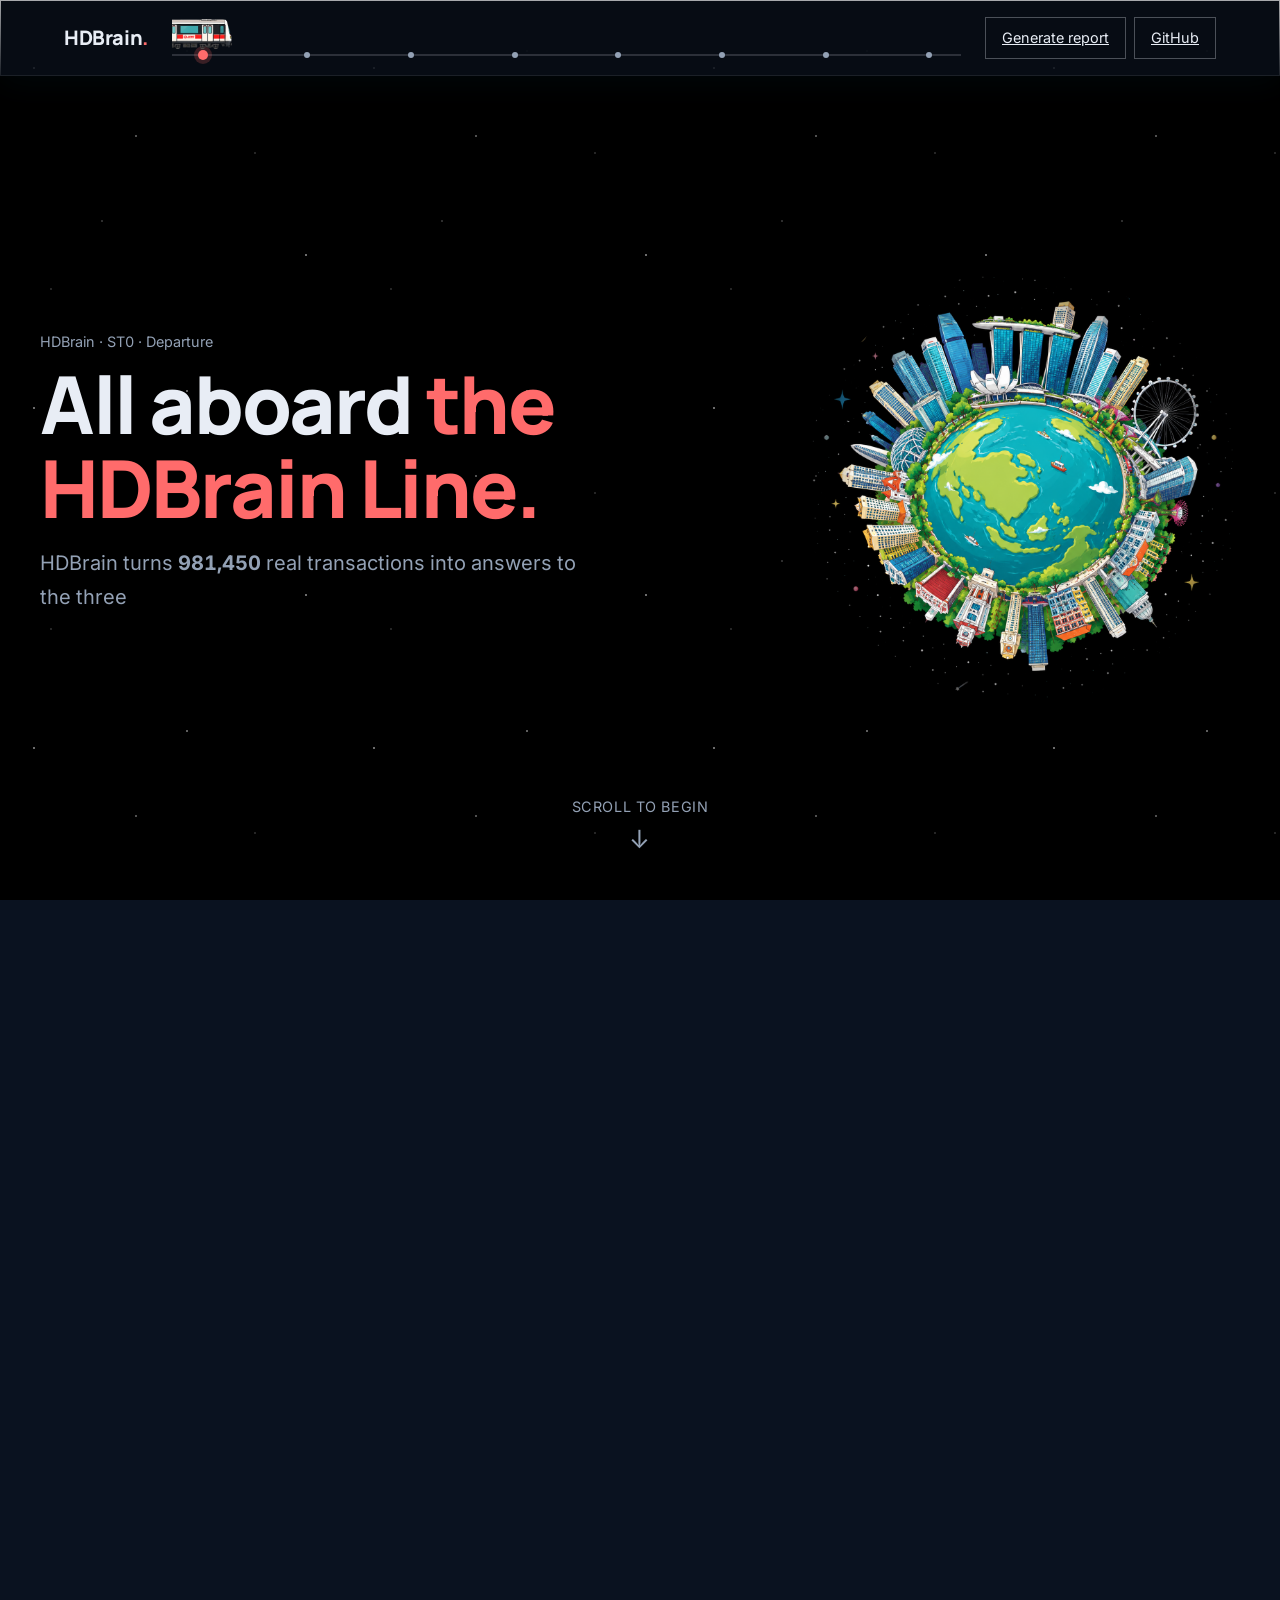
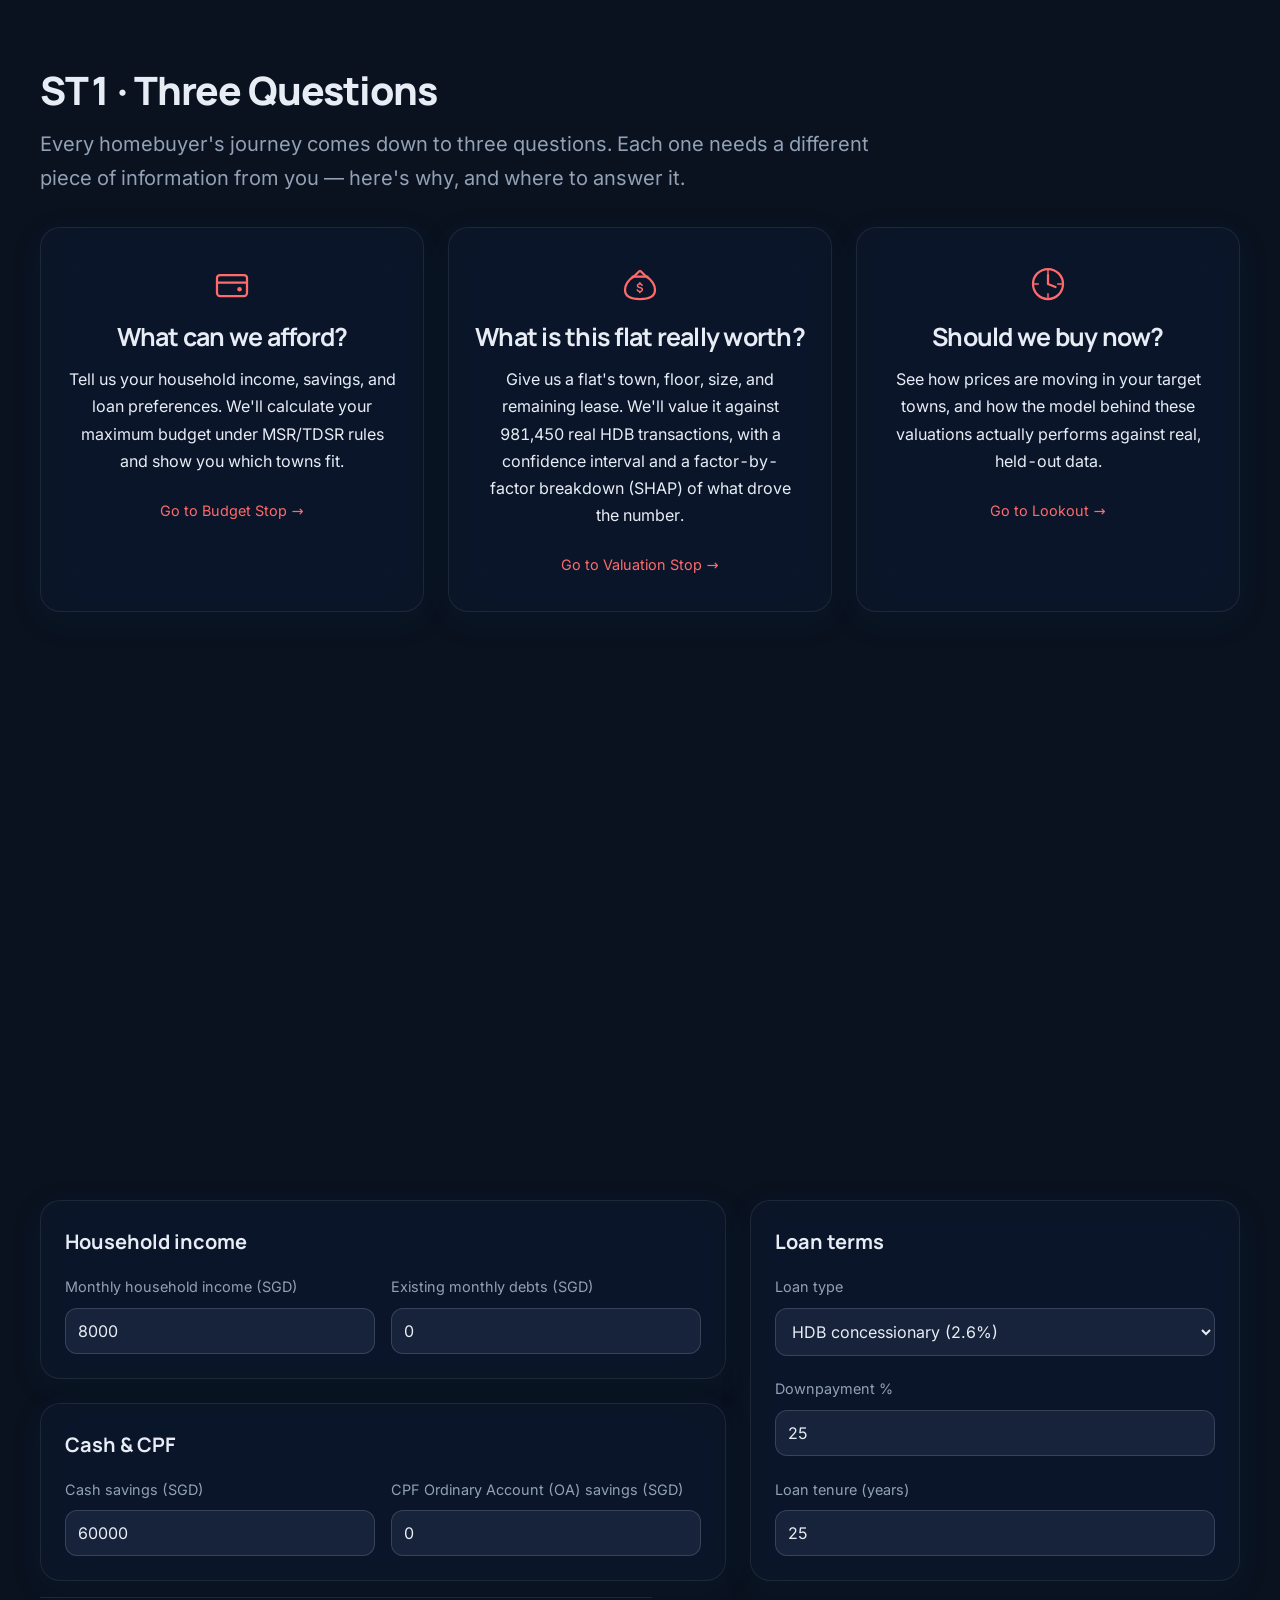
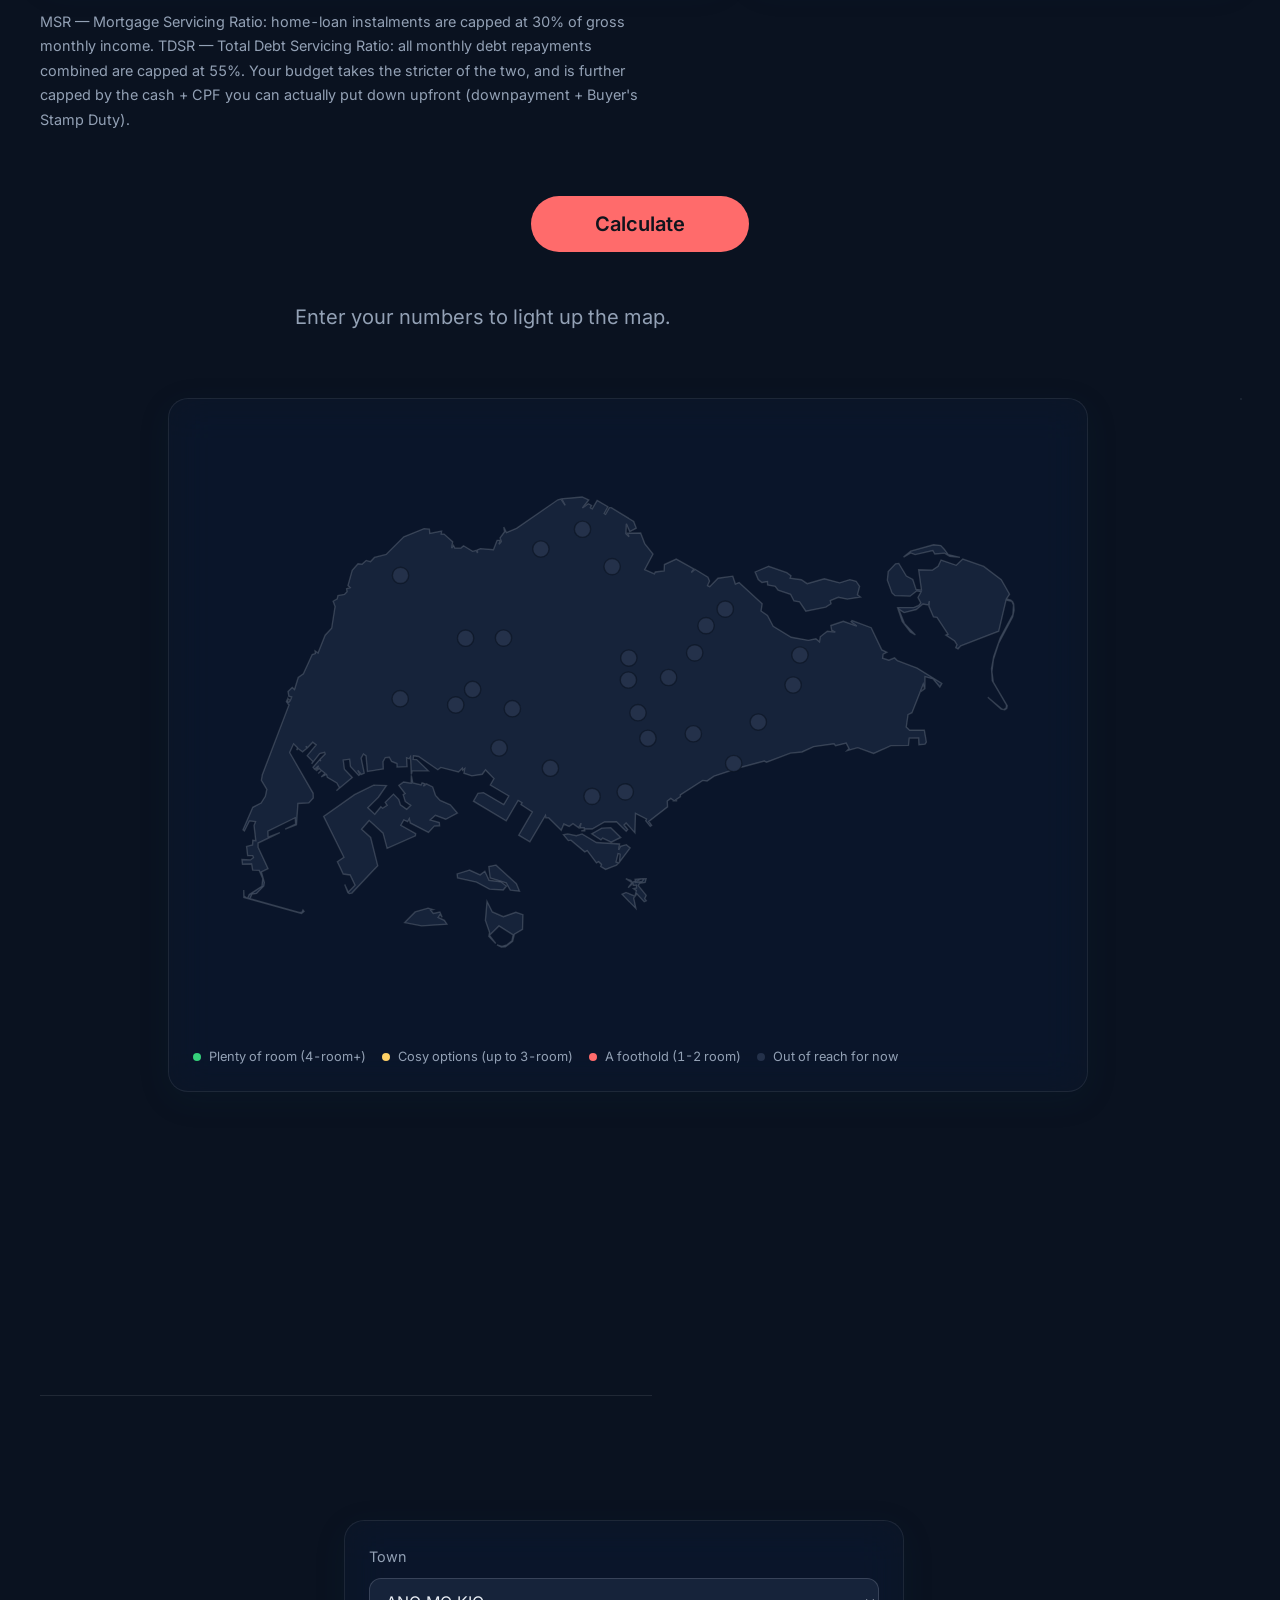
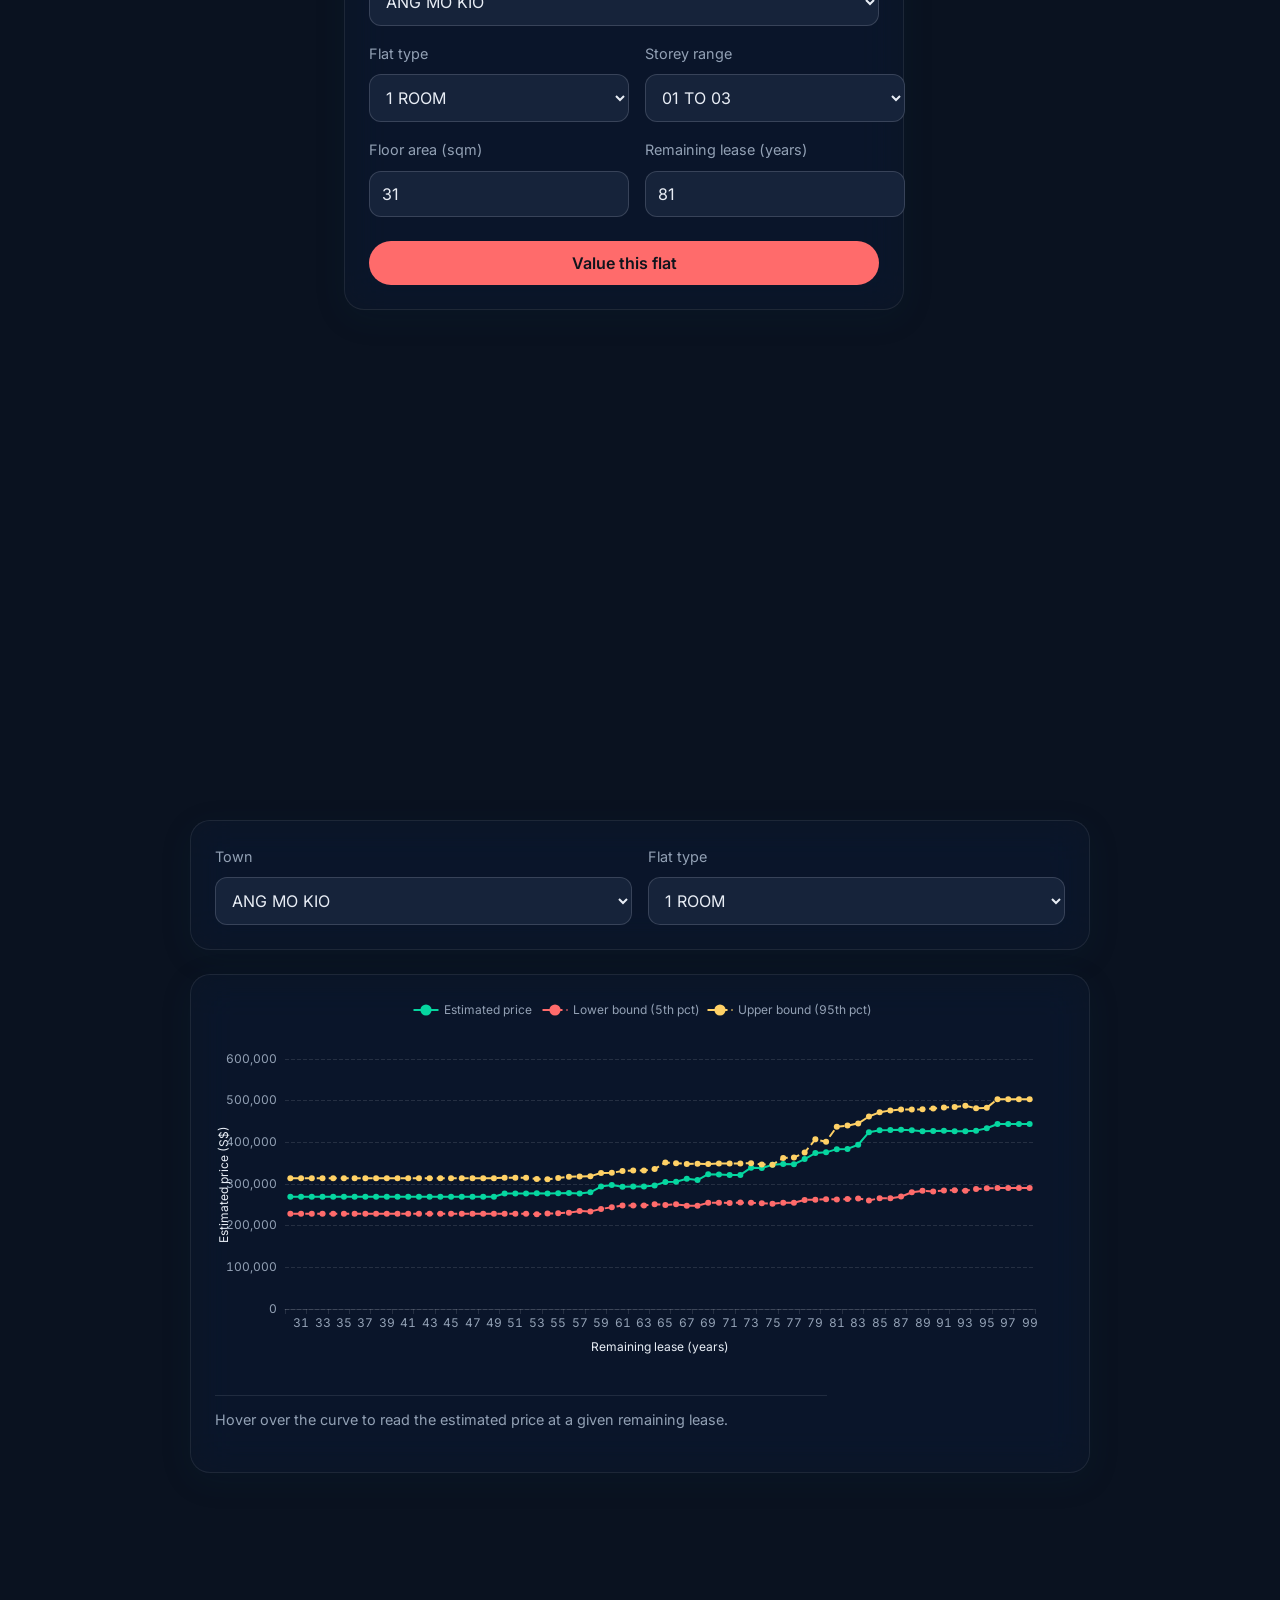
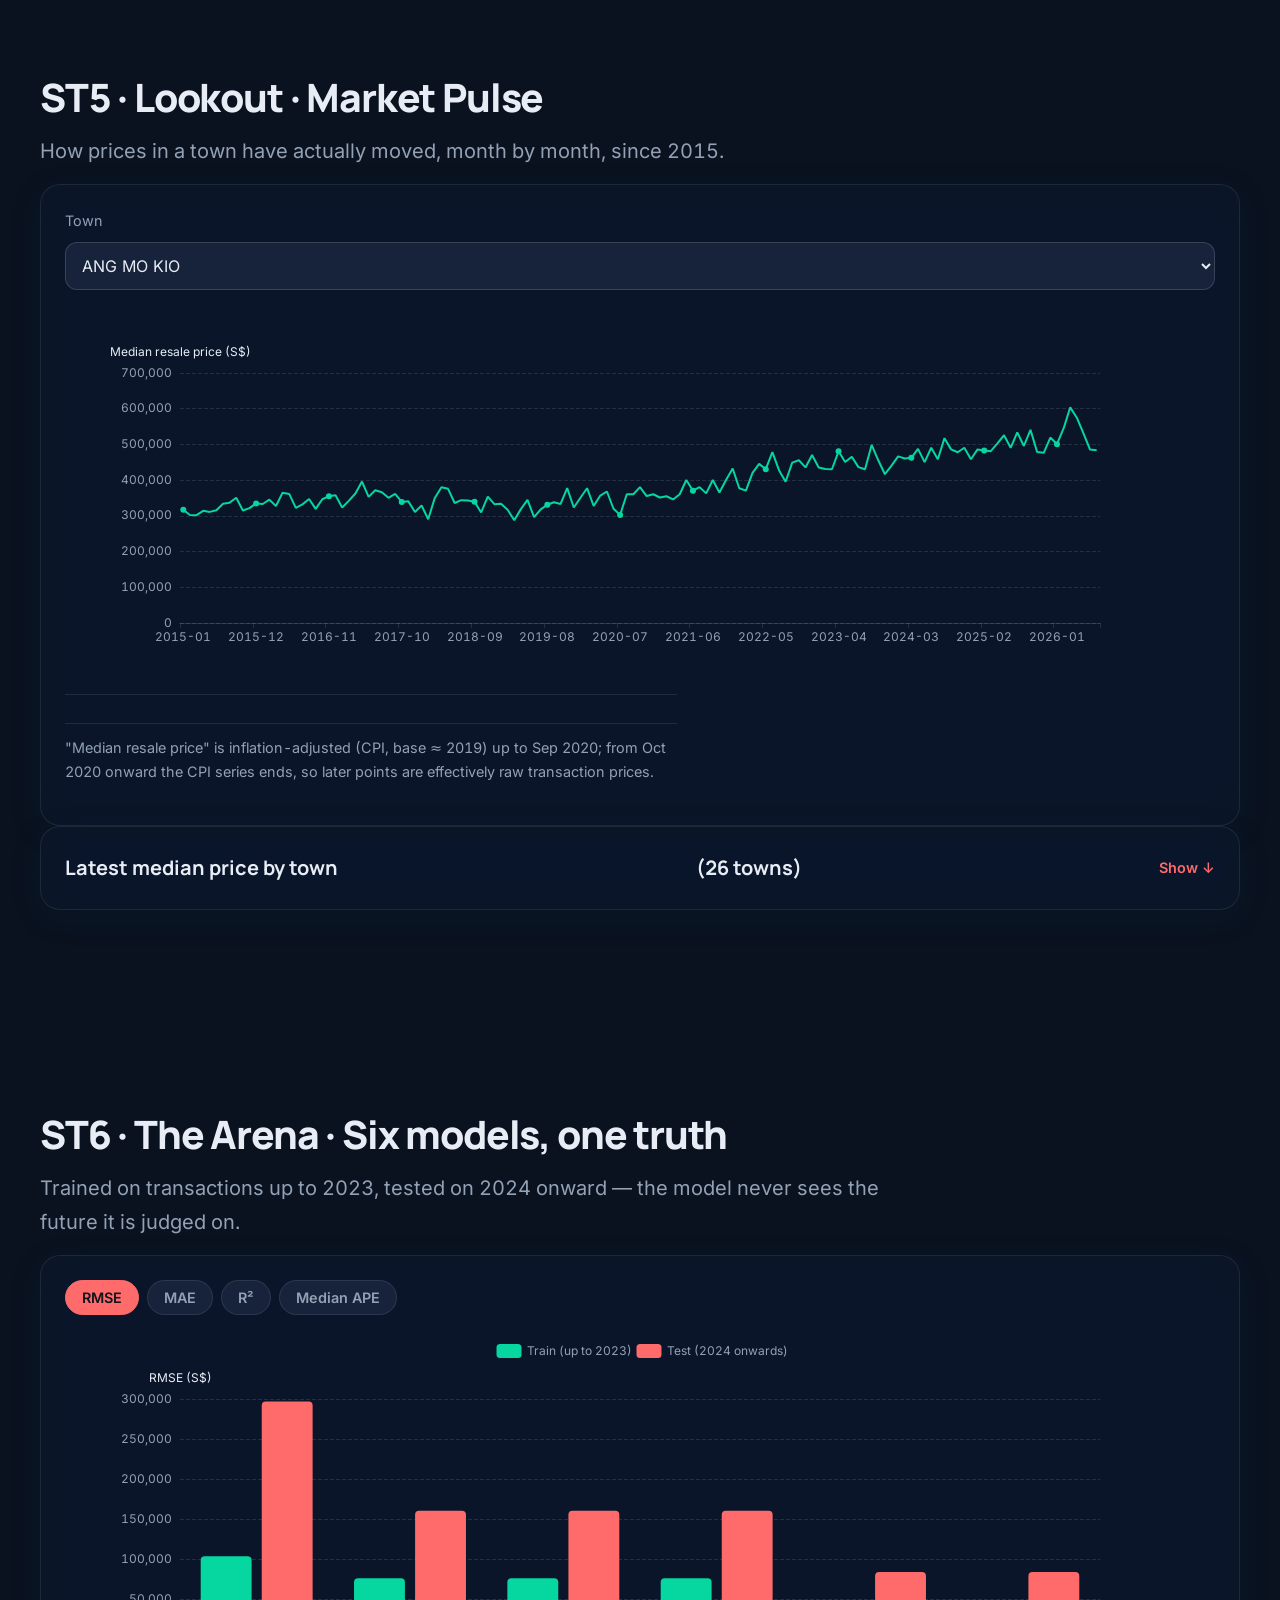
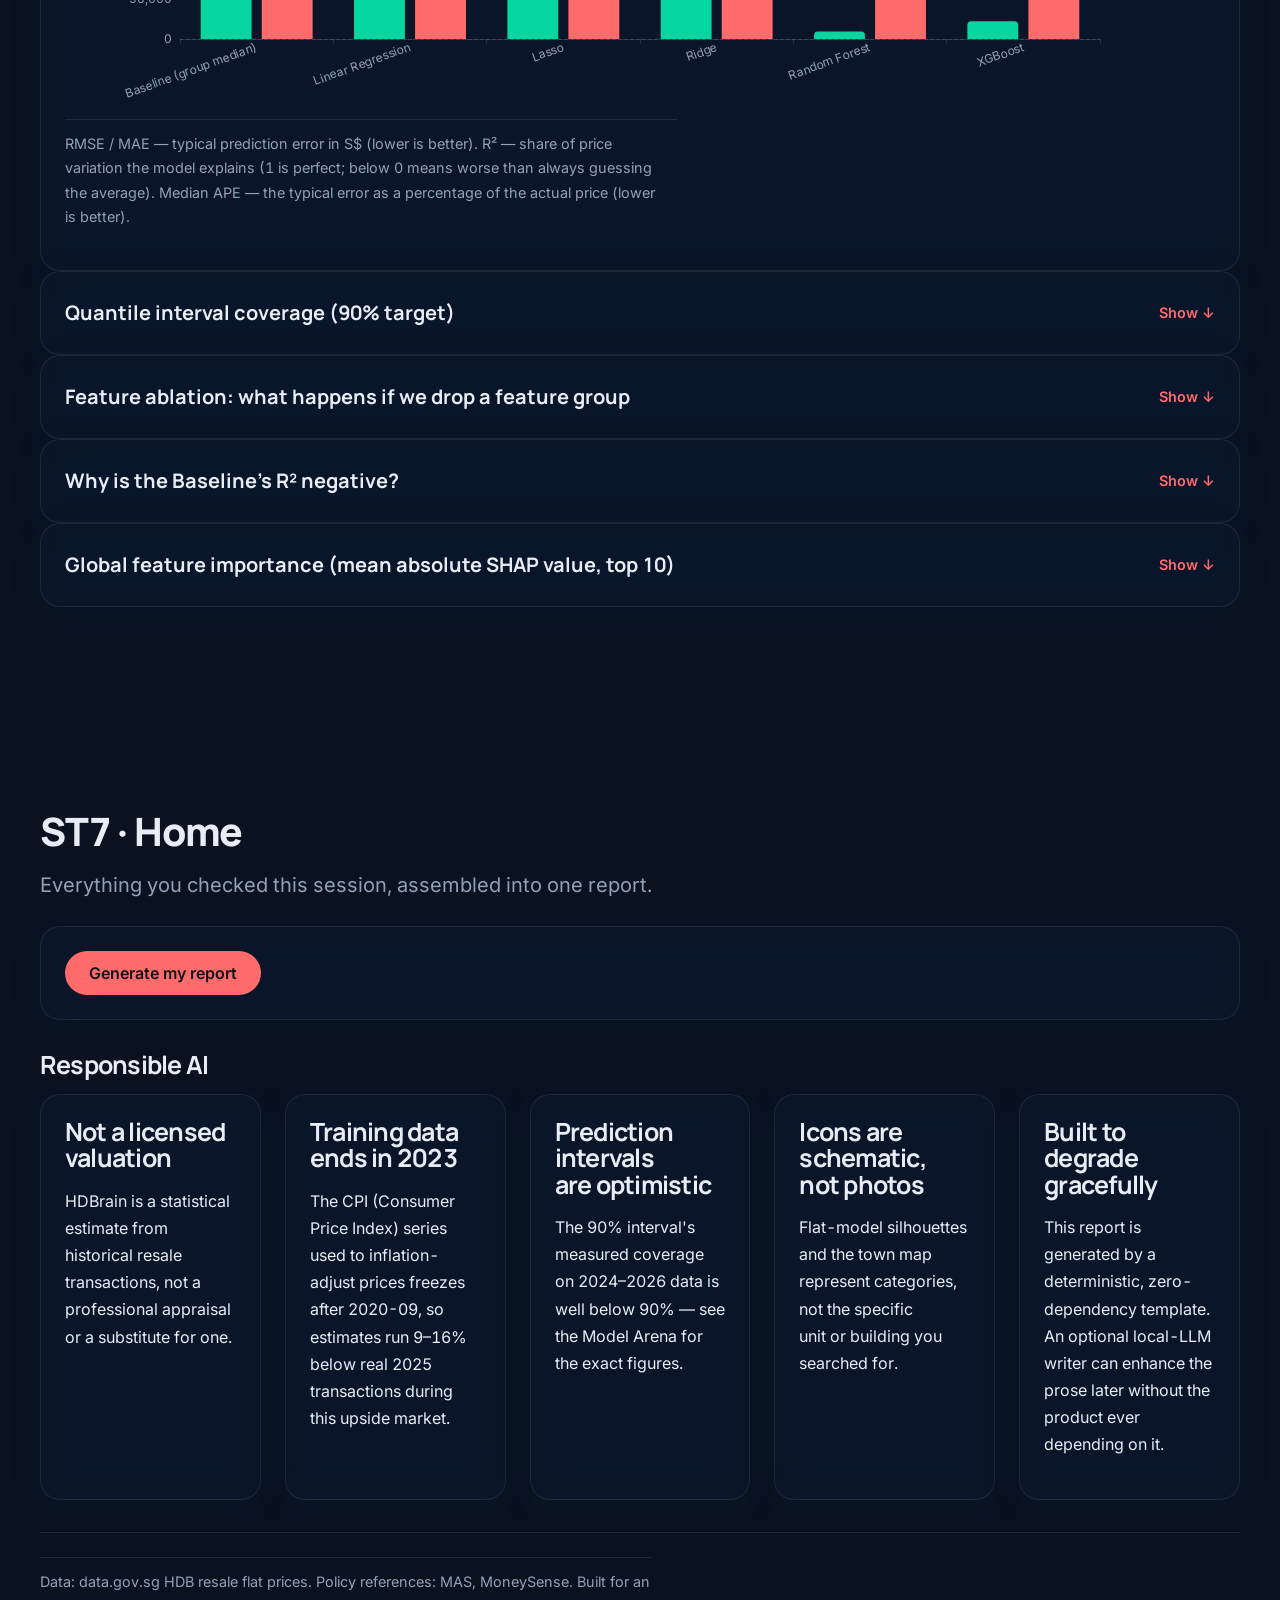
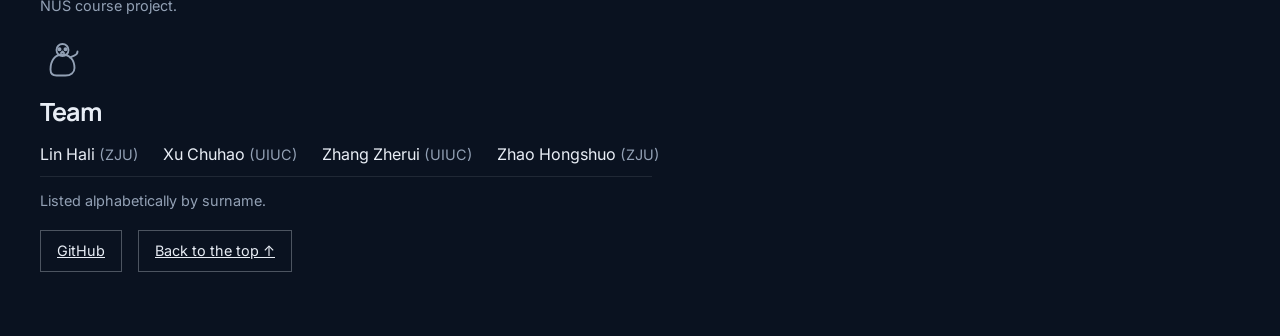
==== commit f0083342: "s3: frontend v1 — scroll motion + narrative, user-facing terminology, cleanup - S3 motion/narrative " ====
--- a/web/index.html
+++ b/web/index.html
@@ -10,6 +10,45 @@
 <link rel="stylesheet" href="./css/stations.css" />
 </head>
 <body>
+<!-- Persistent background layers behind ST0/ST1 (which are transparent so these
+     show through). #starfield is the hero's night sky; #world-bg is the
+     Singapore skyline (ground.png) that fades in during ST0's landing and STAYS
+     put as the planet + intro copy scroll away, then blurs and darkens into
+     ST1's backdrop. Driven from js/stations/st0.js. -->
+<div id="starfield" aria-hidden="true"></div>
+<div id="world-bg" aria-hidden="true">
+  <img id="world-bg-img" src="./static/img/ground.png" alt="" />
+  <div id="world-bg-scrim"></div>
+</div>
+<!-- Blurred + darkened Buildings2 skyline behind ST2/ST3/ST4 (their glass
+     modules show it through). Fixed like #world-bg; js/stations/st0.js fades it
+     in as ST2 arrives and out before ST5. -->
+<div id="city-bg" aria-hidden="true">
+  <img id="city-bg-img" src="./static/img/buildings2.png" alt="" />
+  <div id="city-bg-scrim"></div>
+</div>
+<!-- Blurred + darkened Ending skyline behind ST7. Fixed like the others;
+     js/stations/st0.js cross-fades it in from #city-bg as ST7 arrives. -->
+<div id="ending-bg" aria-hidden="true">
+  <img id="ending-bg-img" src="./static/img/ending.png" alt="" />
+  <div id="ending-bg-scrim"></div>
+</div>
+<div id="boot-loader" class="boot-loader" role="status" aria-label="Loading HDBrain">
+  <div class="boot-loader-scene">
+    <svg class="boot-merlion" viewBox="0 0 120 120" aria-hidden="true" fill="none" stroke="currentColor" stroke-width="2.5" stroke-linejoin="round" stroke-linecap="round">
+      <path d="M38 78 C30 78 24 70 24 60 C24 48 32 40 44 40 C48 34 54 30 62 30 C56 36 54 42 56 48 C68 46 78 52 82 62 L94 58 L88 70 L94 78 L82 76 C78 84 68 90 56 90 C46 90 40 85 38 78 Z"/>
+      <circle cx="52" cy="46" r="2.4" fill="currentColor"/>
+      <path d="M44 60 C48 64 54 64 58 60" />
+      <path d="M50 42 C42 30 30 24 18 24" stroke-dasharray="3 5" opacity="0.5"/>
+    </svg>
+    <div class="boot-spout-dots" aria-hidden="true">
+      <span class="boot-dot" style="animation-delay:0s"></span>
+      <span class="boot-dot" style="animation-delay:0.3s"></span>
+      <span class="boot-dot" style="animation-delay:0.6s"></span>
+      <span class="boot-dot" style="animation-delay:0.9s"></span>
+    </div>
+  </div>
+</div>
 <nav id="top-nav"></nav>
 
 <section id="st0-departure" class="st0">
@@ -17,16 +56,35 @@
     <div class="st0-copy">
       <p class="eyebrow">HDBrain &middot; ST0 &middot; Departure</p>
       <h1>All aboard <span class="accent">the HDBrain Line.</span></h1>
-      <p class="lede">HDBrain turns <strong>981,450</strong> real transactions into answers
-         to the three questions every Singapore homebuyer asks.</p>
-      <a class="scroll-cue" href="#st1-questions">Scroll to begin <span aria-hidden="true">&darr;</span></a>
+      <p class="lede"><span id="st0-lede-pre">HDBrain turns </span><strong id="st0-count" data-count-to="981450">981,450</strong><span id="st0-lede-post"> real transactions into answers
+         to the three questions every Singapore homebuyer asks.</span></p>
     </div>
     <div class="st0-planet">
-      <img src="./static/img/planet.png" width="1254" height="1254"
+      <img id="st0-planet-img" src="./static/img/planet.png" width="1254" height="1254"
            alt="A small stylized planet made of Singapore's skyline: Marina Bay Sands, the
                 Flyer, Supertrees, and shophouses ringing a green, water-filled world." />
+      <div id="st0-intro" class="st0-intro">
+        <div class="st0-intro-lines">
+          <div class="st0-intro-group st0-intro-group--a">
+            <span class="st0-intro-word">Real</span>
+            <span class="st0-intro-rest">transaction data.</span>
+          </div>
+          <div class="st0-intro-group st0-intro-group--b">
+            <span class="st0-intro-word">Three</span>
+            <span class="st0-intro-rest">questions.</span>
+          </div>
+          <div class="st0-intro-group st0-intro-group--c">
+            <span class="st0-intro-word">One</span>
+            <span class="st0-intro-rest">straight answer.</span>
+          </div>
+        </div>
+      </div>
     </div>
   </div>
+  <a class="scroll-cue" id="st0-scroll-cue" href="#st1-questions" aria-label="Scroll to begin">
+    <span class="scroll-cue-text">Scroll to begin</span>
+    <span class="scroll-cue-arrow" aria-hidden="true">&darr;</span>
+  </a>
 </section>
 
 <section id="st1-questions" class="st1">
@@ -35,7 +93,7 @@
     <p class="lede">Every homebuyer's journey comes down to three questions. Each one needs a
        different piece of information from you &mdash; here's why, and where to answer it.</p>
     <div class="question-cards">
-      <article class="question-card">
+      <article class="question-card glass-surface">
         <svg class="question-icon" viewBox="0 0 64 64" aria-hidden="true">
           <rect x="12" y="20" width="40" height="28" rx="4" fill="none" stroke="currentColor" stroke-width="3"/>
           <path d="M12 30 H52" stroke="currentColor" stroke-width="3" stroke-linecap="round"/>
@@ -46,7 +104,7 @@
            maximum budget under MSR/TDSR rules and show you which towns fit.</p>
         <a href="#st2-budget">Go to Budget Stop &rarr;</a>
       </article>
-      <article class="question-card">
+      <article class="question-card glass-surface">
         <svg class="question-icon" viewBox="0 0 64 64" aria-hidden="true">
           <path d="M32 14 L24 22 C16 26 12 34 12 40 C12 48 20 52 32 52 C44 52 52 48 52 40 C52 34 48 26 40 22 Z" fill="none" stroke="currentColor" stroke-width="3" stroke-linejoin="round"/>
           <path d="M22 22 H42" stroke="currentColor" stroke-width="3" stroke-linecap="round"/>
@@ -54,11 +112,11 @@
         </svg>
         <h3>What is this flat really worth?</h3>
         <p>Give us a flat's town, floor, size, and remaining lease. We'll value it against
-           981,450 real HDB transactions, with a confidence interval and a SHAP breakdown of
-           what drove the number.</p>
+           981,450 real HDB transactions, with a confidence interval and a factor-by-factor
+           breakdown (SHAP) of what drove the number.</p>
         <a href="#st3-valuation">Go to Valuation Stop &rarr;</a>
       </article>
-      <article class="question-card">
+      <article class="question-card glass-surface">
         <svg class="question-icon" viewBox="0 0 64 64" aria-hidden="true">
           <circle cx="32" cy="32" r="20" fill="none" stroke="currentColor" stroke-width="3"/>
           <path d="M32 14 V19 M32 45 V50 M14 32 H19 M45 32 H50" stroke="currentColor" stroke-width="2" stroke-linecap="round"/>
@@ -82,6 +140,9 @@
 <section id="st7-home"></section>
 
 <script src="./vendor/echarts.min.js"></script>
+<script src="./vendor/gsap.min.js"></script>
+<script src="./vendor/ScrollTrigger.min.js"></script>
+<script src="./vendor/lenis.min.js"></script>
 <script type="module" src="./js/main.js"></script>
 </body>
 </html>
--- a/web/css/tokens.css
+++ b/web/css/tokens.css
@@ -47,11 +47,20 @@
   --mango: #ffd166;
   --strait-blue: #118ab2;
 
-  /* Semantic status (map "City of Lights" tiers, §7.9.2) — brightness-coded,
-     never a plain red/green pair, so the encoding survives color-blindness. */
-  --tier-plenty: #ffe9a8;
+  /* Ink color for text on a LIGHT surface (parallel to --ink-on-accent).
+     Currently only ST0's blurred "glass disc" backdrop is pale enough to
+     need it; the name doesn't assume it stays that way. */
+  --ink-on-light: #EB5637;
+
+  /* Affordability tiers for the ST2 "City of Lights" map. These were once an
+     all-brightness ramp (color-blind-safe but, per XCH, too subtle for most
+     people to read at a glance), now an intuitive traffic light: plenty=green,
+     cosy=yellow, foothold=red, none=dark/unlit. The tier still appears in each
+     marker's tooltip + aria-label, so the meaning survives for color-blind
+     readers even though hue no longer carries it alone. */
+  --tier-plenty: #35d07a;
   --tier-cosy: #ffd166;
-  --tier-foothold: #d99a3f;
+  --tier-foothold: #ff6b6b;
   --tier-off: #24314a;
 
   /* ---- Glass tokens (§7.9.4, dark variant is the only variant now) ---- */
@@ -99,14 +108,25 @@
   --border-hairline: 1px solid rgba(232, 237, 245, 0.1);
   --shadow-card: 0 12px 40px rgba(2, 6, 16, 0.35);
 
-  /* ---- Motion durations (reserved now, consumed starting S3; declared
-     here so no S3 code ever invents an ad-hoc duration) ---- */
+  /* ---- Motion spec (README §8 S3: "先写一张全站动效规范表... 所有动效从表里
+     取值, 禁止拍脑袋数值"). This is that table. Every S3 animation, CSS or JS
+     (js/motion.js mirrors these three durations + the stagger interval for
+     GSAP, which wants seconds), pulls its timing from here — nowhere else.
+       fast   (150ms) — micro feedback: hover glow, docking jolt settle
+       base   (300ms) — state changes: card/tooltip reveal, bar fill, bracket open
+       slow   (600ms) — entrances: count-up, line-drawing, one beat of a chained
+                         sequence (the ST7 finale composes several 600ms beats
+                         in one timeline rather than inventing a longer token)
+       stagger (30ms) — list rhythm: window lighting, SHAP bars, card grids
+     One ease curve for the whole site, per the same discipline. ---- */
   --duration-fast: 150ms;
   --duration-base: 300ms;
   --duration-slow: 600ms;
+  --stagger-interval: 30ms;
   --ease-out-expo: cubic-bezier(0.16, 1, 0.3, 1);
 
   /* ---- z-index scale (§ Layout: never an arbitrary 999) ---- */
+  --z-spotlight: 90;
   --z-nav: 100;
   --z-tooltip: 200;
   --z-modal: 300;
--- a/web/css/base.css
+++ b/web/css/base.css
@@ -102,6 +102,10 @@
   min-height: 100dvh;
   padding: calc(var(--nav-height) + var(--space-16)) var(--space-8) var(--space-16);
   overflow-x: clip;
+  /* Opaque by default so the fixed #starfield / #world-bg layers (behind
+     everything) only show through the sections that opt into transparency —
+     ST0's hero and ST1's skyline backdrop. */
+  background: var(--bg-0);
 }
 
 .station-inner {
@@ -164,10 +168,6 @@
   border: var(--border-hairline);
   border-radius: var(--radius-md);
   box-shadow: var(--shadow-card);
-  padding: var(--space-6);
-}
-
-.card.glass {
   padding: var(--space-6);
 }
 
@@ -320,6 +320,99 @@
   letter-spacing: 0.04em;
 }
 
+/* ---------- Split-text reveal (js/split-text.js) ---------- */
+
+.split-char {
+  display: inline-block;
+  will-change: transform, opacity;
+}
+
+/* ScrollFloat groups chars into words (js/scroll-float.js) so wrapping titles/
+   intros break BETWEEN words, never inside one. */
+.split-word {
+  display: inline-block;
+  white-space: nowrap;
+}
+
+/* ---------- Typewriter reveal (js/text-type.js) ---------- */
+
+.text-type-cursor {
+  margin-left: 0.1em;
+  display: inline-block;
+  color: var(--coral);
+}
+
+/* A FIXED number of blinks (js/text-type.js removes the cursor after this
+   plays out), not an infinite loop — see the file header for why. */
+.text-type-cursor--blink {
+  animation: text-type-blink 0.55s steps(1) 3;
+}
+
+@keyframes text-type-blink {
+  0%, 49% { opacity: 1; }
+  50%, 100% { opacity: 0; }
+}
+
+/* ---------- Boot loader ---------- */
+
+/* Shown by default (no JS needed to display it) while js/main.js awaits
+   loadAllData(); js/main.js hides it once every station has rendered. The
+   Merlion's water spout is the ONE deliberately looping animation on the
+   whole site (README §7.9.1 / §8 S3 task 9) — every other S3 animation
+   plays once and settles. Reduced-motion collapses it like any other loop,
+   via the blanket rule at the bottom of this file. */
+.boot-loader {
+  position: fixed;
+  inset: 0;
+  z-index: var(--z-modal);
+  background: var(--bg-starfield);
+  display: flex;
+  align-items: center;
+  justify-content: center;
+  transition: opacity var(--duration-slow) var(--ease-out-expo);
+}
+
+.boot-loader.is-hidden {
+  opacity: 0;
+  pointer-events: none;
+}
+
+.boot-loader-scene {
+  position: relative;
+  width: 120px;
+  height: 120px;
+  color: var(--ink-1);
+}
+
+.boot-merlion,
+.boot-spout-dots {
+  position: absolute;
+  inset: 0;
+  width: 100%;
+  height: 100%;
+}
+
+.boot-dot {
+  position: absolute;
+  top: 0;
+  left: 0;
+  width: 5px;
+  height: 5px;
+  border-radius: var(--radius-pill);
+  background: var(--strait-blue);
+  offset-path: path("M50 42 C42 30 30 24 18 24");
+  offset-distance: 0%;
+  opacity: 0;
+  animation: boot-spout-flow 1.2s linear infinite;
+}
+
+@keyframes boot-spout-flow {
+  0% { offset-distance: 0%; opacity: 0; }
+  15% { opacity: 1; }
+  85% { opacity: 1; }
+  100% { offset-distance: 100%; opacity: 0; }
+}
+
 /* ---------- Reduced motion ---------- */
 
 @media (prefers-reduced-motion: reduce) {
--- a/web/css/nav.css
+++ b/web/css/nav.css
@@ -42,6 +42,10 @@
   flex: 1;
   height: 100%;
   display: none;
+  /* Nudge the whole rail group (line + train + dots) down a touch — the train
+     rides above the line, so at a true 50% the group's visual mass sits high;
+     this re-centres it against the brand text and action buttons. */
+  transform: translateY(17px);
 }
 
 /* Clips ONLY the train's horizontal overflow — deliberately a separate box
--- a/web/css/stations.css
+++ b/web/css/stations.css
@@ -10,6 +10,24 @@
 /* ================= ST0 Departure ================= */
 
 .st0 {
+  /* Transparent so the fixed #starfield / #world-bg layers below show through
+     (see index.html). The landing scrub scales the planet up while this
+     section is pinned — clip it to the section's own box so it doesn't bleed
+     into whatever GSAP has pinned above/below. */
+  background: transparent;
+  display: flex;
+  align-items: center;
+  overflow: hidden;
+}
+
+/* Night sky behind the whole hero, moved off .st0 onto a fixed layer so the
+   Buildings backdrop (#world-bg) can fade in over it during the landing. Sits
+   behind everything; ST2+ paint their own opaque backgrounds over it. */
+#starfield {
+  position: fixed;
+  inset: 0;
+  z-index: -2;
+  pointer-events: none;
   background-color: var(--bg-starfield);
   background-image:
     radial-gradient(1.5px 1.5px at 10% 20%, rgba(255, 255, 255, 0.8), transparent),
@@ -21,11 +39,39 @@
     radial-gradient(1.5px 1.5px at 40% 40%, rgba(255, 255, 255, 0.6), transparent);
   background-repeat: repeat;
   background-size: 340px 340px;
-  display: flex;
-  align-items: center;
+}
+
+/* The Singapore skyline (ground.png). Fixed so it STAYS put as ST0's planet +
+   intro copy scroll away — "背景保留". js/stations/st0.js fades it in during
+   the landing (over the starfield), then blurs #world-bg-img and raises
+   #world-bg-scrim as ST1 arrives (虚化 + 黑透), and fades the layer back out
+   before ST2. Default opacity 0: under no-JS / reduced-motion the hero and ST1
+   simply show the starfield, which is a fine static backdrop for the glass. */
+#world-bg {
+  position: fixed;
+  inset: 0;
+  z-index: -1;
+  opacity: 0;
+  pointer-events: none;
+}
+
+#world-bg-img {
+  width: 100%;
+  height: 100%;
+  object-fit: cover;
+  will-change: filter;
+}
+
+#world-bg-scrim {
+  position: absolute;
+  inset: 0;
+  background: var(--bg-0);
+  opacity: 0;
 }
 
 .st0-grid {
+  position: relative;
+  z-index: 1;
   width: 100%;
   display: grid;
   grid-template-columns: 1fr;
@@ -37,22 +83,43 @@
   margin-bottom: var(--space-8);
 }
 
+/* Anchored to the bottom-centre of the hero (a direct child of .st0). Its text
+   reveals character-by-character once the headline + lede have finished (see
+   js/stations/st0.js), then the arrow floats up and down forever. Clicking it
+   scrolls to the landing composition, not straight to ST1. */
 .scroll-cue {
+  position: absolute;
+  left: 50%;
+  bottom: var(--space-12);
+  transform: translateX(-50%);
+  z-index: 2;
   display: inline-flex;
+  flex-direction: column;
+  align-items: center;
   gap: var(--space-2);
   text-decoration: none;
   color: var(--ink-2);
   font-size: var(--text-sm);
-  border-bottom: 1px solid rgba(232, 237, 245, 0.3);
-  padding-bottom: var(--space-1);
+  letter-spacing: 0.04em;
+  transition: color var(--duration-base) var(--ease-out-expo);
+}
+
+.scroll-cue-text {
+  text-transform: uppercase;
+}
+
+.scroll-cue-arrow {
+  display: inline-block;
+  font-size: var(--text-lg);
+  line-height: 1;
 }
 
 .scroll-cue:hover {
   color: var(--coral);
-  border-color: var(--coral);
 }
 
 .st0-planet {
+  position: relative;
   justify-self: center;
 }
 
@@ -61,6 +128,116 @@
   height: auto;
   aspect-ratio: 1 / 1;
   border-radius: var(--radius-pill);
+  /* Soft feathered edge, not a hard circular clip — a radial mask fades the
+     last ~1/5 of the radius to transparent. This is also the landing
+     sequence's "glass disc" edge: the planet blurs (js/stations/st0.js) but
+     stays on screen, and the soft mask is what makes a blurred-but-still-
+     round shape read as frosted glass instead of a smeared square.
+     border-radius above is the fallback shape if mask support is missing. */
+  mask-image: radial-gradient(circle, black 55%, transparent 78%);
+  -webkit-mask-image: radial-gradient(circle, black 55%, transparent 78%);
+}
+
+/* The project intro lives ON the planet, not the whole viewport — it's the
+   "glass disc" from the note above, revealed once the planet has blurred and
+   ground.png has taken over as the backdrop. Hidden by default (opacity: 0
+   below) and only ever revealed by js/stations/st0.js's pin timeline — under
+   no-JS/reduced-motion it never appears, same as that timeline's other
+   flourishes (planet blur, ground crossfade); it only reinforces the hero
+   copy above, which IS always visible. `inset` is NEGATIVE on purpose: the
+   oversized composition doesn't fit inside the disc's own box, so this canvas
+   is deliberately larger than `.st0-planet`. `.st0`'s `overflow: hidden`
+   (ST0 rules above) is the backstop if any word reaches the section edge. */
+.st0-intro {
+  position: absolute;
+  inset: -35%;
+  z-index: 1;
+  display: flex;
+  align-items: center;
+  justify-content: center;
+  opacity: 0;
+  pointer-events: none;
+}
+
+/* Streetwear-logo composition: three separate marks, not three neat lines of
+   a sentence. Each group is a big all-caps hero word (REAL / THREE / ONE)
+   with a small caption tucked hard against it — the size and case contrast
+   is what carries the "logo". Alternating per-group alignment gives the
+   scatter; no rotation, everything stays axis-aligned. */
+.st0-intro-lines {
+  display: flex;
+  flex-direction: column;
+  margin: 0;
+}
+
+.st0-intro-group {
+  display: flex;
+  align-items: baseline;
+  gap: 0.28em;
+  white-space: nowrap;
+}
+
+.st0-intro-group--a {
+  align-self: flex-start;
+  margin: 0 0 0 2%;
+}
+
+.st0-intro-group--b {
+  align-self: center;
+  margin: -0.06em 0;
+  z-index: 1;
+}
+
+.st0-intro-group--c {
+  align-self: flex-end;
+  margin: 0 4% 0 0;
+}
+
+.st0-intro-word,
+.st0-intro-rest {
+  /* The backdrop here is a blurred, shifting mix of colors, not a flat
+     surface — no single text color stays legible against all of it. A dark
+     shadow behind the glyphs is what actually keeps them readable no matter
+     what's swirling underneath at any given moment, independent of color. */
+  text-shadow: 0 2px 14px rgba(0, 0, 0, 0.75), 0 0 3px rgba(0, 0, 0, 0.6);
+}
+
+/* Each hero word gets its own clamp() rather than one shared size, so the
+   three are emphasized at slightly different scales instead of a uniform
+   "big" tier (see the per-group sizes below). */
+.st0-intro-word {
+  display: inline-block;
+  font-family: var(--font-display);
+  font-weight: 800;
+  line-height: 0.88;
+  letter-spacing: -0.02em;
+  text-transform: uppercase;
+}
+
+.st0-intro-group--a .st0-intro-word {
+  font-size: clamp(2.8rem, 6.5vw, 4.3rem);
+}
+
+.st0-intro-group--b .st0-intro-word {
+  font-size: clamp(3.3rem, 8vw, 5.6rem);
+}
+
+.st0-intro-group--c .st0-intro-word {
+  font-size: clamp(2.5rem, 5.8vw, 3.8rem);
+}
+
+.st0-intro-rest {
+  font-family: var(--font-body);
+  font-weight: 600;
+  font-size: clamp(1.32rem, 3vw, 1.92rem);
+}
+
+/* One flat color for the whole composition — against a backdrop this bright
+   and shifting, a single high-contrast color plus the text-shadow above wins
+   on legibility in every phase. */
+.st0-intro-word,
+.st0-intro-rest {
+  color: var(--ink-on-light);
 }
 
 @media (min-width: 900px) {
@@ -78,6 +255,12 @@
 }
 
 /* ================= ST1 Three Questions ================= */
+
+/* Transparent so the fixed #world-bg (blurred, darkened skyline) shows through
+   as ST1's backdrop — see js/stations/st0.js's backdrop handoff. */
+.st1 {
+  background: transparent;
+}
 
 .question-cards {
   display: grid;
@@ -92,9 +275,11 @@
   }
 }
 
+/* Glass panels floating over ST1's blurred skyline backdrop — the frosted
+   surface itself now comes from the shared `.glass-surface` class (unified
+   across ST1–ST4 per XCH 2026-07-18); only the card's own layout is set here. */
 .question-card {
-  border-top: var(--border-hairline);
-  padding-top: var(--space-6);
+  padding: var(--space-8) var(--space-6);
   text-align: center;
 }
 
@@ -119,28 +304,313 @@
 
 /* ================= ST2 Budget Stop ================= */
 
+/* ST2 is a top-to-bottom flow (XCH 2026-07-18): input modules on top, then
+   Calculate + the result figure, then a big full-width map — the old left-form/
+   right-map split is gone so the map can breathe. */
 .st2-layout {
+  display: flex;
+  flex-direction: column;
+  gap: var(--space-12);
+}
+
+.st2-head {
+  max-width: var(--prose-max);
+}
+
+/* Input modules — bento cards. An asymmetric bento (XCH
+   2026-07-18): the two 2-field cards (income, cash) stack in a wider left
+   column, the 3-field loan card fills a taller right column spanning both rows.
+   Its extra height is intentional (a full-height side panel), so the grid reads
+   as composed rather than as three ragged equal columns. Single column on
+   mobile. */
+.st2-modules {
   display: grid;
   grid-template-columns: 1fr;
-  gap: var(--space-8);
+  gap: var(--space-6);
+}
+
+@media (min-width: 760px) {
+  .st2-modules {
+    grid-template-columns: 1.4fr 1fr;
+    align-items: stretch;
+  }
+  .st2-mod-income {
+    grid-column: 1;
+    grid-row: 1;
+  }
+  .st2-mod-savings {
+    grid-column: 1;
+    grid-row: 2;
+  }
+  .st2-mod-loan {
+    grid-column: 2;
+    grid-row: 1 / span 2;
+  }
+}
+
+.bento-card {
+  position: relative;
+  display: flex;
+  flex-direction: column;
+  background: var(--bg-1);
+  border: var(--border-hairline);
+  border-radius: var(--radius-md);
+  padding: var(--space-6);
+  overflow: hidden;
+  transition: transform var(--duration-base) var(--ease-out-expo),
+    box-shadow var(--duration-base) var(--ease-out-expo);
+}
+
+.bento-card:hover {
+  transform: translateY(-3px);
+  box-shadow: 0 12px 32px rgba(2, 6, 16, 0.45);
+}
+
+.bento-card__label {
+  font-family: var(--font-display);
+  font-weight: 700;
+  font-size: var(--text-md);
+  color: var(--ink-1);
+  margin: 0 0 var(--space-4);
+}
+
+.bento-card__fields {
+  display: flex;
+  flex-direction: column;
+  gap: var(--space-4);
+  flex: 1;
+  justify-content: space-between;
+}
+
+/* Two-up fields in the wider left-column cards: side by side on desktop, back
+   to stacked on mobile where the column is already narrow. */
+@media (min-width: 760px) {
+  .bento-card__fields--pair {
+    display: grid;
+    grid-template-columns: 1fr 1fr;
+    align-content: start;
+  }
+}
+
+/* Calculate sits centred under all the modules — the page's midpoint. */
+.st2-calc-row {
+  display: flex;
+  justify-content: center;
+  margin-top: var(--space-8);
+}
+
+.st2-calc-row button {
+  font-size: var(--text-md);
+  padding: var(--space-4) var(--space-16);
+}
+
+.st2-result {
+  text-align: center;
+}
+
+.st2-result .tier-summary {
+  justify-content: center;
+}
+
+/* Map + town detail live in one "explore" surface (XCH 2026-07-18). Default
+   (mobile) is a single column: full-width map, detail panel stacks below when a
+   town is picked. On desktop it becomes a two-column grid that animates open —
+   the map shrinks and shifts left, the panel slides in on the right. */
+.st2-explore {
+  display: grid;
+  grid-template-columns: 1fr;
+  gap: var(--space-6);
+  align-items: start;
+}
+
+/* The map is the payoff — capped so it doesn't get comically tall, centred in
+   its cell while the panel is closed. */
+.st2-map {
+  max-width: 920px;
+  width: 100%;
+  margin: 0 auto;
+}
+
+/* Detail panel: present but zero-width/clipped until a town is selected, so the
+   column can animate from nothing. (position: relative anchors the absolute
+   close button — merged here from a stray duplicate selector block.) */
+.st2-detail-panel {
+  position: relative;
+  min-width: 0;
+  overflow: hidden;
+}
+
+.st2-detail-panel[aria-hidden="true"] {
+  pointer-events: none;
 }
 
 @media (min-width: 900px) {
-  .st2-layout {
-    grid-template-columns: minmax(0, 0.85fr) minmax(0, 1.15fr);
-    align-items: start;
-  }
-
-  /* Sticky only makes sense once the form and the map/result column sit
-     side by side (>=900px) — below that they stack in one column, and a
-     sticky form would float on top of the map/result content beneath it
-     (real bug found in the S2 mobile check: the map rendered directly over
-     the form fields and Calculate button once scrolled past the form). */
-  .st2-form-card,
-  .st3-form-card {
+  .st2-explore {
+    /* Both tracks are minmax(0, <flex>) in BOTH states so the columns
+       interpolate smoothly. The earlier `0fr` closed value was a different
+       track type from the open `minmax(0, 0.85fr)`, which the browser can't
+       tween — it snapped, which read as the jank. A deliberately unhurried
+       0.9s beat (slower than --duration-slow on purpose, per XCH): the map
+       eases smaller and the panel widens in rather than appearing at once. */
+    grid-template-columns: minmax(0, 1fr) minmax(0, 0fr);
+    justify-items: stretch;
+    transition: grid-template-columns 0.9s var(--ease-out-expo);
+  }
+  .st2-explore[data-detail-open="true"] {
+    grid-template-columns: minmax(0, 1.3fr) minmax(0, 0.85fr);
+  }
+  /* Align the map's midline with the (slightly taller) panel's midline (XCH
+     2026-07-18): center the shorter map in the row the taller panel defines,
+     rather than both top-aligned. */
+  .st2-explore[data-detail-open="true"] .st2-map {
+    align-self: center;
+  }
+  /* Open on desktop: the panel's own surface. Background/border come from its
+     .glass-surface classes now (frosted over the Buildings backdrop); only the
+     sticky position, radius, and padding are set here. */
+  .st2-explore[data-detail-open="true"] .st2-detail-panel {
     position: sticky;
     top: calc(var(--nav-height) + var(--space-6));
-  }
+    border-radius: var(--radius-md);
+    padding: var(--space-6);
+  }
+}
+
+/* Mobile: the panel is just a stacked card, shown once a town is chosen. */
+@media (max-width: 899px) {
+  .st2-detail-panel[aria-hidden="true"] {
+    display: none;
+  }
+  .st2-detail-panel[aria-hidden="false"] {
+    border-radius: var(--radius-md);
+    padding: var(--space-6);
+  }
+}
+
+.st2-detail-close {
+  position: absolute;
+  top: var(--space-4);
+  right: var(--space-4);
+  z-index: 1;
+  width: 2rem;
+  height: 2rem;
+  /* Zero out the base `button` padding (space-3 space-6) — in a 2rem button it
+     shoved the × into the corner instead of the centre. */
+  padding: 0;
+  display: grid;
+  place-items: center;
+  font-size: var(--text-lg);
+  line-height: 1;
+  color: var(--ink-2);
+  background: var(--bg-2);
+  border: var(--border-hairline);
+  border-radius: var(--radius-pill);
+  cursor: pointer;
+  transition: color var(--duration-fast) var(--ease-out-expo),
+    background var(--duration-fast) var(--ease-out-expo),
+    transform var(--duration-fast) var(--ease-out-expo);
+}
+.st2-detail-close:hover {
+  color: var(--ink-1);
+  /* Hold the surface — base `button:hover` would otherwise turn it coral. */
+  background: var(--bg-2);
+  transform: scale(1.08);
+}
+
+/* Content reveal: the media and body ease in as the panel widens (a beat after
+   the column starts opening) rather than popping. On close they fade back as the
+   column collapses. The global reduced-motion rule (base.css) makes both
+   instant. */
+.st2-detail-media,
+.st2-detail-body {
+  opacity: 0;
+  transform: translateY(16px);
+  transition: opacity var(--duration-slow) var(--ease-out-expo) 0.2s,
+    transform var(--duration-slow) var(--ease-out-expo) 0.2s;
+}
+.st2-explore[data-detail-open="true"] .st2-detail-media,
+.st2-explore[data-detail-open="true"] .st2-detail-body {
+  opacity: 1;
+  transform: none;
+}
+
+/* Media: a real town photo when one is vendored under static/img/towns/,
+   otherwise a graceful placeholder (region-tinted panel + the town's initials)
+   so the panel never shows a broken image while photos are still being added. */
+.st2-detail-media {
+  position: relative;
+  aspect-ratio: 4 / 3;
+  margin: 0 0 var(--space-6);
+  border-radius: var(--radius-sm);
+  overflow: hidden;
+  background: linear-gradient(150deg, var(--bg-2), rgba(255, 107, 107, 0.14));
+  display: grid;
+  place-items: center;
+}
+.st2-detail-media-mark {
+  font-family: var(--font-display);
+  font-weight: 800;
+  font-size: var(--text-3xl);
+  letter-spacing: -0.03em;
+  color: var(--ink-2);
+  opacity: 0.55;
+}
+.st2-detail-img {
+  position: absolute;
+  inset: 0;
+  width: 100%;
+  height: 100%;
+  object-fit: cover;
+}
+
+.st2-detail-body h3 {
+  margin: 0 0 var(--space-3);
+}
+.st2-detail-region {
+  font-size: var(--text-sm);
+  color: var(--ink-2);
+  text-transform: uppercase;
+  letter-spacing: 0.08em;
+  margin: 0 0 var(--space-1);
+}
+.st2-detail-tier {
+  font-weight: 700;
+  margin: 0 0 var(--space-3);
+}
+.st2-detail-tier.tier-plenty { color: var(--tier-plenty); }
+.st2-detail-tier.tier-cosy { color: var(--tier-cosy); }
+.st2-detail-tier.tier-foothold { color: var(--tier-foothold); }
+.st2-detail-hint,
+.st2-detail-meta {
+  color: var(--ink-2);
+  margin: 0 0 var(--space-4);
+}
+
+.st2-detail-prices {
+  margin: 0 0 var(--space-6);
+}
+.st2-detail-price {
+  display: flex;
+  justify-content: space-between;
+  gap: var(--space-4);
+  padding: var(--space-2) 0;
+}
+.st2-detail-price + .st2-detail-price {
+  border-top: var(--border-hairline);
+}
+.st2-detail-price span {
+  color: var(--ink-2);
+}
+.st2-detail-price strong {
+  color: var(--ink-1);
+  font-variant-numeric: tabular-nums;
+}
+
+.st2-detail-links {
+  display: flex;
+  flex-wrap: wrap;
+  gap: var(--space-3);
+  margin: 0 0 var(--space-6);
 }
 
 .result-figure {
@@ -207,7 +677,7 @@
 
 .map-marker.tier-foothold circle {
   fill: var(--tier-foothold);
-  filter: drop-shadow(0 0 3px rgba(217, 154, 63, 0.7));
+  filter: drop-shadow(0 0 4px rgba(255, 107, 107, 0.8));
 }
 
 .map-marker.tier-cosy circle {
@@ -217,7 +687,7 @@
 
 .map-marker.tier-plenty circle {
   fill: var(--tier-plenty);
-  filter: drop-shadow(0 0 8px rgba(255, 233, 168, 0.9));
+  filter: drop-shadow(0 0 8px rgba(53, 208, 122, 0.9));
   r: 7.5;
 }
 
@@ -280,16 +750,96 @@
 
 /* ================= ST3 Valuation Stop ================= */
 
+/* Head (title/intro) on top, then the body (XCH 2026-07-18). */
 .st3-layout {
+  display: flex;
+  flex-direction: column;
+  gap: var(--space-12);
+}
+
+.st3-head {
+  max-width: var(--prose-max);
+}
+
+/* The body starts as one centred column (form only) and, once valued, becomes
+   a two-column form/result split. On desktop the grid-template-columns change
+   is animated (same trick as ST2's explore panel) so the form eases left and
+   the result widens in on the right rather than snapping. */
+.st3-body {
   display: grid;
   grid-template-columns: 1fr;
   gap: var(--space-8);
 }
 
+/* Form: capped and centred in whatever column it occupies. When the result
+   column is 0fr (not valued) the form sits in page centre; when the left column
+   narrows to 0.9fr the same centred card rides left with it. */
+.st3-form-card {
+  max-width: 560px;
+  width: 100%;
+  margin: 0 auto;
+}
+
+/* Town on its own row (long option text), the other four inputs 2-up so their
+   heights line up instead of a five-tall ragged stack. */
+.st3-form {
+  display: flex;
+  flex-direction: column;
+  gap: var(--space-4);
+}
+.st3-field-grid {
+  display: grid;
+  grid-template-columns: 1fr;
+  gap: var(--space-4);
+}
+@media (min-width: 520px) {
+  .st3-field-grid {
+    grid-template-columns: 1fr 1fr;
+  }
+}
+.st3-value-btn {
+  margin-top: var(--space-2);
+}
+
+/* Result column: clipped to nothing until valued so it can widen in from zero;
+   its content fades up a beat after the column starts opening. */
+.st3-result-col {
+  min-width: 0;
+  overflow: hidden;
+}
+.st3-result-col > * {
+  opacity: 0;
+  transform: translateY(16px);
+  transition: opacity var(--duration-slow) var(--ease-out-expo) 0.2s,
+    transform var(--duration-slow) var(--ease-out-expo) 0.2s;
+}
+.st3-layout[data-valued="true"] .st3-result-col > * {
+  opacity: 1;
+  transform: none;
+}
+
+/* Mobile: no column animation — just hide the empty result until valued, then
+   stack it under the form. */
+@media (max-width: 899px) {
+  .st3-layout[data-valued="false"] .st3-result-col {
+    display: none;
+  }
+}
+
 @media (min-width: 900px) {
-  .st3-layout {
-    grid-template-columns: minmax(0, 0.85fr) minmax(0, 1.15fr);
+  .st3-body {
+    grid-template-columns: minmax(0, 1fr) minmax(0, 0fr);
     align-items: start;
+    transition: grid-template-columns 0.9s var(--ease-out-expo);
+  }
+  .st3-layout[data-valued="true"] .st3-body {
+    grid-template-columns: minmax(0, 0.9fr) minmax(0, 1.1fr);
+  }
+  /* Once valued, the form fills its narrowed left column and sticks while the
+     taller result column scrolls past. */
+  .st3-layout[data-valued="true"] .st3-form-card {
+    position: sticky;
+    top: calc(var(--nav-height) + var(--space-6));
   }
 }
 
@@ -426,8 +976,29 @@
 
 /* ================= ST4 Time Stop ================= */
 
+/* Single centred column (XCH 2026-07-18): title/intro on top, then one module.
+   The old two-column split with the house/sky scene + Skip button, the scroll
+   scrub, and the manual slider are gone — the lease curve is read by hovering. */
+.st4-layout {
+  display: flex;
+  flex-direction: column;
+  gap: var(--space-12);
+}
+
+.st4-head {
+  max-width: var(--prose-max);
+}
+
+.st4-panel {
+  max-width: 900px;
+  width: 100%;
+  margin: 0 auto;
+  display: flex;
+  flex-direction: column;
+  gap: var(--space-6);
+}
+
 .st4-controls {
-  margin-bottom: var(--space-6);
   align-items: flex-end;
 }
 
@@ -436,13 +1007,11 @@
   min-width: 180px;
 }
 
-.st4-slider-label {
-  min-width: 260px;
-}
-
-.st4-slider-label strong {
-  color: var(--coral);
-  font-variant-numeric: tabular-nums;
+/* The live hover readout below the chart (js/stations/st4.js) — its own line so
+   the card height doesn't jump as the text changes. */
+#st4-note {
+  min-height: 1.4em;
+  margin-top: var(--space-4);
 }
 
 /* ================= ST5 / ST6 shared chart-station layout ================= */
@@ -475,6 +1044,19 @@
 }
 
 /* ================= ST7 Home ================= */
+
+/* The one simplified otter easter egg (§7.9.1, scoped down 2026-07-17). */
+.st7-otter {
+  color: var(--ink-2);
+  width: 48px;
+  margin: var(--space-4) 0;
+}
+
+.st7-otter svg {
+  display: block;
+  width: 100%;
+  height: auto;
+}
 
 .st7-report-card {
   margin: var(--space-6) 0 var(--space-8);
@@ -556,37 +1138,157 @@
   font-size: var(--text-sm);
 }
 
-.one-more-thing {
-  margin: var(--space-12) 0;
-}
-
-.one-more-thing summary {
-  cursor: pointer;
-  color: var(--ink-2);
-  font-size: var(--text-sm);
-}
-
-.one-more-thing summary:hover {
-  color: var(--coral);
-}
-
-.one-more-thing figure {
-  margin: var(--space-4) 0 0;
-}
-
-.one-more-thing img {
-  border-radius: var(--radius-md);
-  max-width: min(100%, 640px);
-}
-
-.one-more-thing figcaption {
-  font-size: var(--text-xs);
-  color: var(--ink-2);
-  margin-top: var(--space-2);
-}
-
 .st7-footer {
   border-top: var(--border-hairline);
   padding-top: var(--space-6);
   margin-top: var(--space-8);
 }
+
+/* ================= Buildings backdrop for ST2-ST6 =================
+   Buildings2.png as a fixed layer behind the mid-journey stations, using the
+   same treatment as ST1's backdrop (虚化 + 黑透): the image is pre-blurred and a
+   scrim darkens it with the SAME params ST0 hands ST1 (blur 14px, scrim 0.62),
+   so the transition reads as one continuous darkened skyline. Fixed like
+   #world-bg so it STAYS put as ST2–ST6 scroll; js/stations/st0.js fades the
+   whole layer in as ST2 arrives (over the fading #world-bg) and back out before
+   ST7, which paints its own opaque background over it. Default opacity 0: under
+   no-JS / reduced-motion, ST2-ST6 simply show the starfield behind their cards. */
+/* #ending-bg (the Ending skyline behind ST7) shares every backdrop rule with
+   #city-bg — same fixed layer, same 虚化 + 黑透 params — it's just a different
+   image cross-faded in for the final station. */
+#city-bg,
+#ending-bg {
+  position: fixed;
+  inset: 0;
+  z-index: -1;
+  opacity: 0;
+  pointer-events: none;
+}
+#city-bg-img,
+#ending-bg-img {
+  width: 100%;
+  height: 100%;
+  object-fit: cover;
+  filter: blur(14px);
+}
+#city-bg-scrim,
+#ending-bg-scrim {
+  position: absolute;
+  inset: 0;
+  background: var(--bg-0);
+  opacity: 0.62;
+}
+
+/* ST2-ST7 opt out of the opaque section background so the fixed backdrops
+   (#city-bg for ST2-ST6, #ending-bg for ST7) show through (mirrors .st0/.st1). */
+#st2-budget,
+#st3-valuation,
+#st4-lease,
+#st5-market,
+#st6-arena,
+#st7-home {
+  background: transparent;
+}
+
+/* ================= Glass surface (single, unified, SITE-WIDE) =================
+   ONE frosted-glass material for EVERY card on the site (XCH 2026-07-18): the
+   site's --glass-* tokens — a backdrop-filter blur + soft shadow, no bright
+   top edge, no refraction. The React Bits SVG feDisplacementMap "refraction"
+   variant was removed (its per-element Chrome-only filter recomputed every
+   scroll frame and was the source of the jank). `.card` is included here so
+   plain cards (ST5/ST6/ST7) get the identical frost as the ST1–ST4 modules
+   without any per-template class — setting `border` also clears the old
+   .glass border-image highlight on the ST7 report card. Placed after base.css
+   so it wins over the opaque `.card` / `.bento-card` backgrounds. */
+.glass-surface,
+.card {
+  position: relative;
+  background: var(--glass-bg);
+  border: 1px solid var(--glass-border-bottom);
+  border-radius: var(--radius-md);
+  box-shadow: var(--glass-shadow);
+  backdrop-filter: var(--glass-blur);
+  -webkit-backdrop-filter: var(--glass-blur);
+}
+
+/* ================= Cursor glow + global spotlight (js/magic-bento.js) =========
+   The MagicBento signature, extended from ST2's bento cards to EVERY card
+   (XCH 2026-07-18): a coral border-glow that rides the cursor, painted only on
+   the border via a mask, its intensity driven by proximity to the cursor
+   (--glow-* set from JS). Paired with one soft coral spotlight that follows the
+   cursor across the page (screen blend). Tilt / magnetism / particles are
+   intentionally excluded — cards that drift or tilt fight typing into the forms
+   they hold. Border glow is paint-only (a masked ::after), so it stays cheap. */
+.card,
+.bento-card,
+.glass-surface {
+  position: relative;
+  --glow-x: 50%;
+  --glow-y: 50%;
+  --glow-intensity: 0;
+  --glow-radius: 300px;
+}
+
+.card::after,
+.bento-card::after,
+.glass-surface::after {
+  content: "";
+  position: absolute;
+  inset: 0;
+  padding: 1.5px;
+  border-radius: inherit;
+  background: radial-gradient(var(--glow-radius) circle at var(--glow-x) var(--glow-y),
+    rgba(255, 107, 107, calc(var(--glow-intensity) * 0.9)) 0%,
+    rgba(255, 107, 107, calc(var(--glow-intensity) * 0.35)) 35%,
+    transparent 65%);
+  -webkit-mask: linear-gradient(#fff 0 0) content-box, linear-gradient(#fff 0 0);
+  -webkit-mask-composite: xor;
+  mask: linear-gradient(#fff 0 0) content-box, linear-gradient(#fff 0 0);
+  mask-composite: exclude;
+  pointer-events: none;
+  z-index: 1;
+  transition: opacity var(--duration-base) var(--ease-out-expo);
+}
+
+/* One soft coral light following the cursor. `screen` over the dark surfaces
+   reads as an additive glow; sits below the nav so it never washes the bar. */
+.magic-spotlight {
+  position: fixed;
+  top: 0;
+  left: 0;
+  width: 640px;
+  height: 640px;
+  border-radius: 50%;
+  pointer-events: none;
+  z-index: var(--z-spotlight);
+  opacity: 0;
+  mix-blend-mode: screen;
+  will-change: transform, opacity;
+  transition: transform 0.12s var(--ease-out-expo), opacity 0.3s var(--ease-out-expo);
+  background: radial-gradient(circle,
+    rgba(255, 107, 107, 0.14) 0%,
+    rgba(255, 107, 107, 0.07) 20%,
+    rgba(255, 107, 107, 0.03) 38%,
+    transparent 62%);
+}
+
+@media (prefers-reduced-motion: reduce) {
+  .magic-spotlight { display: none; }
+}
+
+@supports not ((backdrop-filter: blur(1px)) or (-webkit-backdrop-filter: blur(1px))) {
+  .glass-surface,
+  .card {
+    background: var(--glass-bg-strong);
+  }
+}
+
+/* Users who ask for less transparency get an opaque card instead of frost. */
+@media (prefers-reduced-transparency: reduce) {
+  .glass-surface,
+  .card {
+    background: var(--glass-bg-strong);
+    backdrop-filter: none;
+    -webkit-backdrop-filter: none;
+  }
+}
